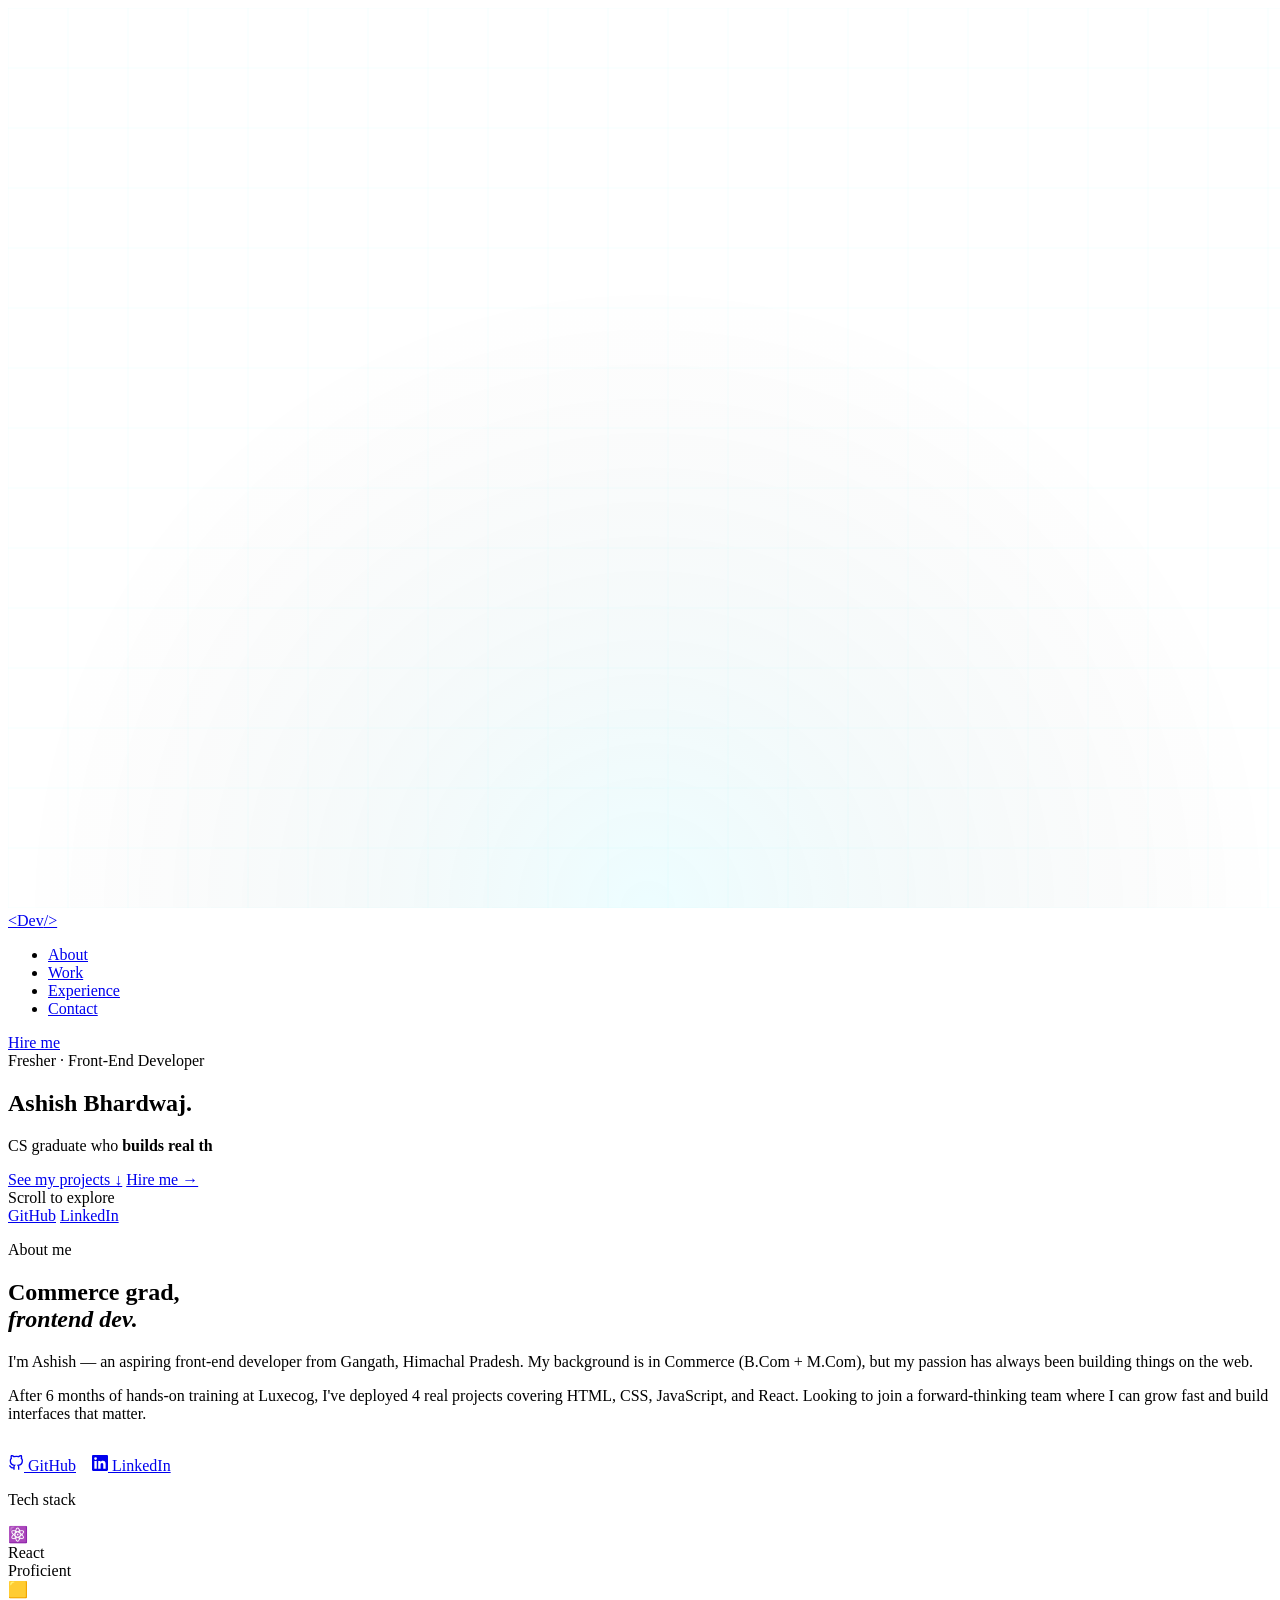
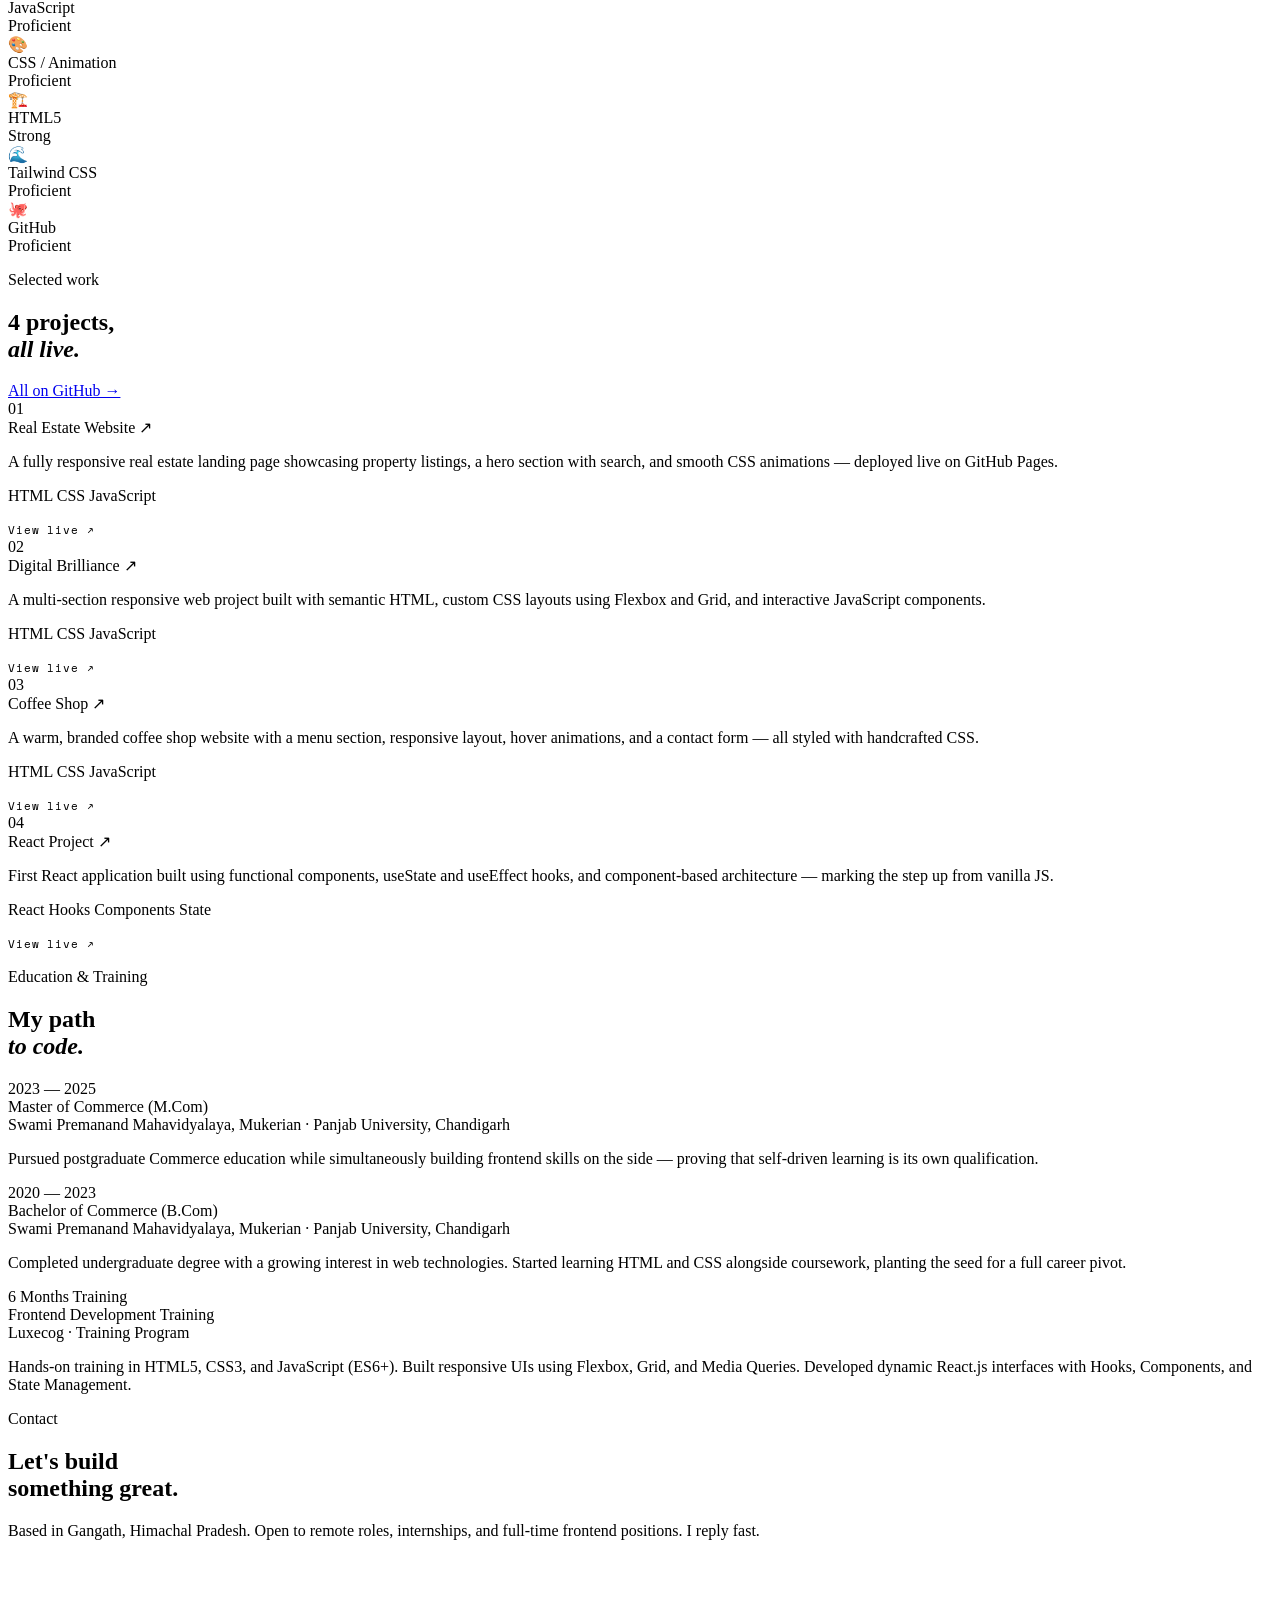
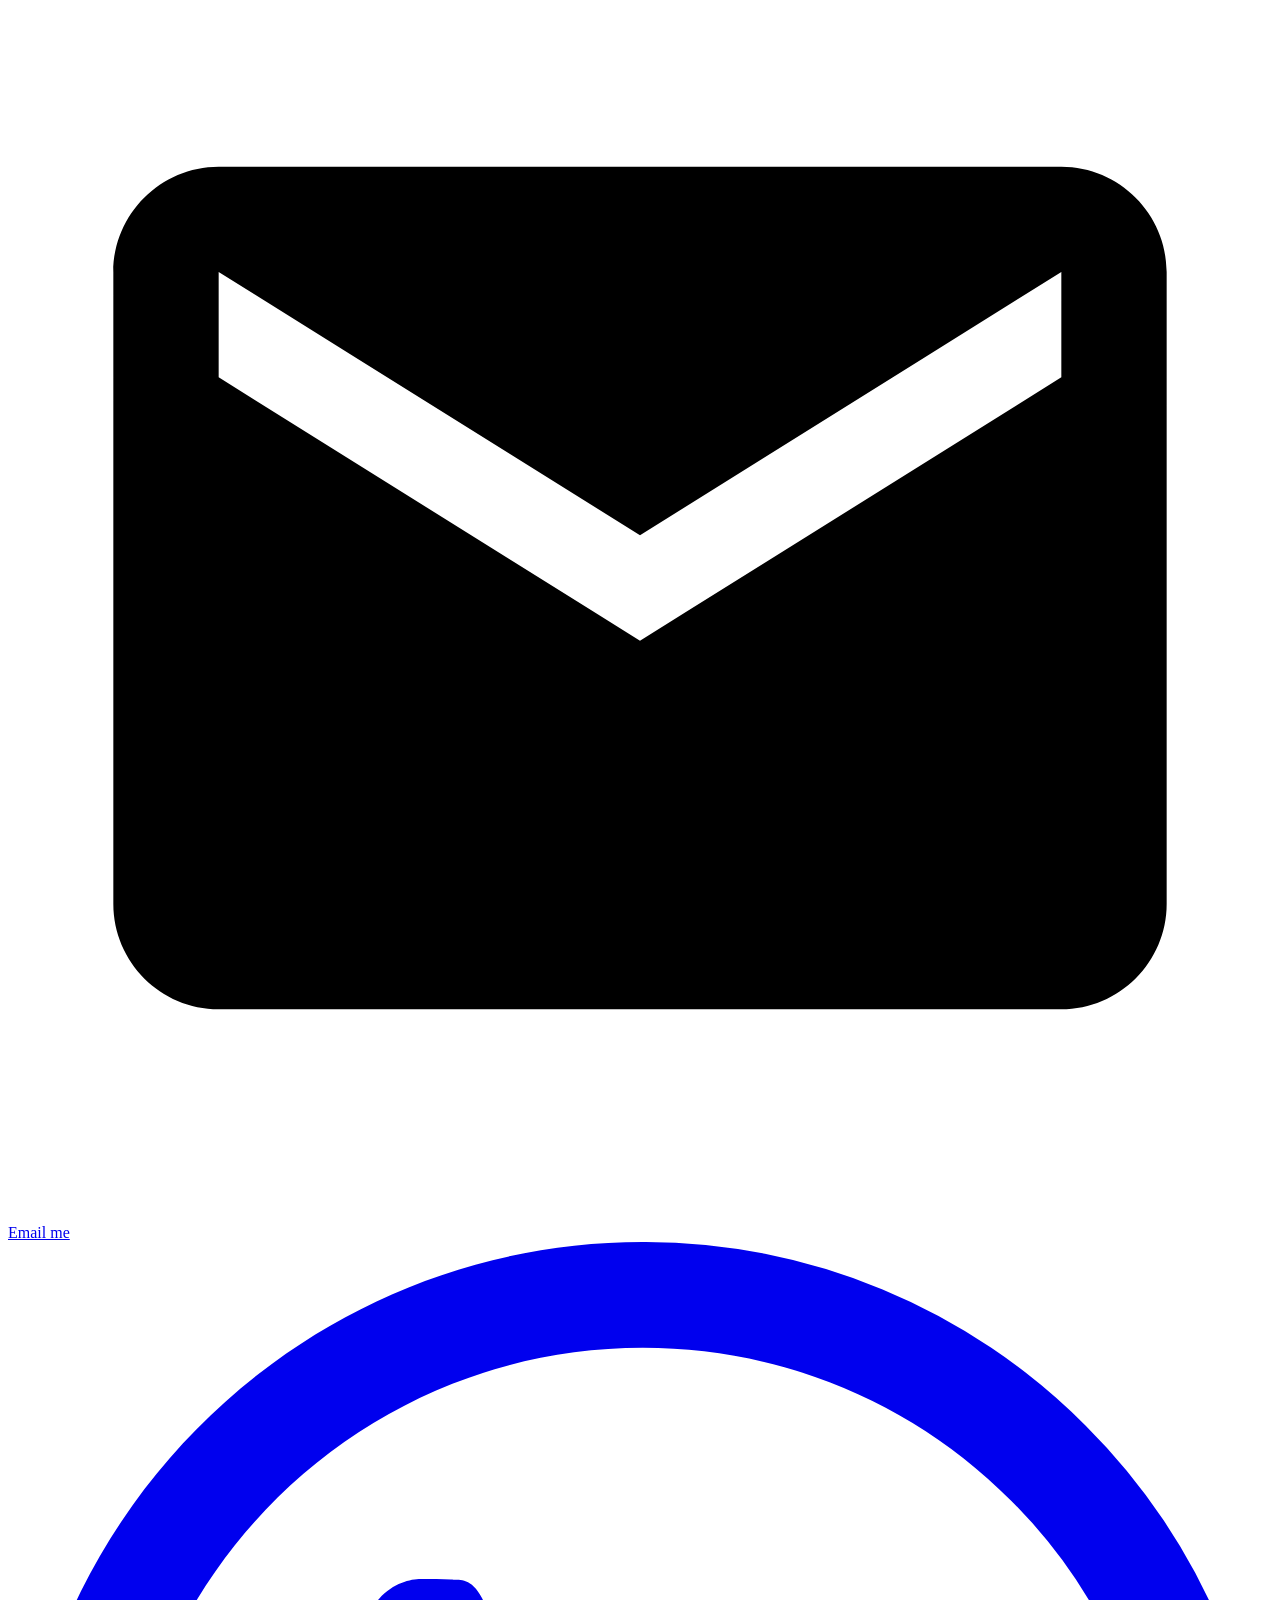
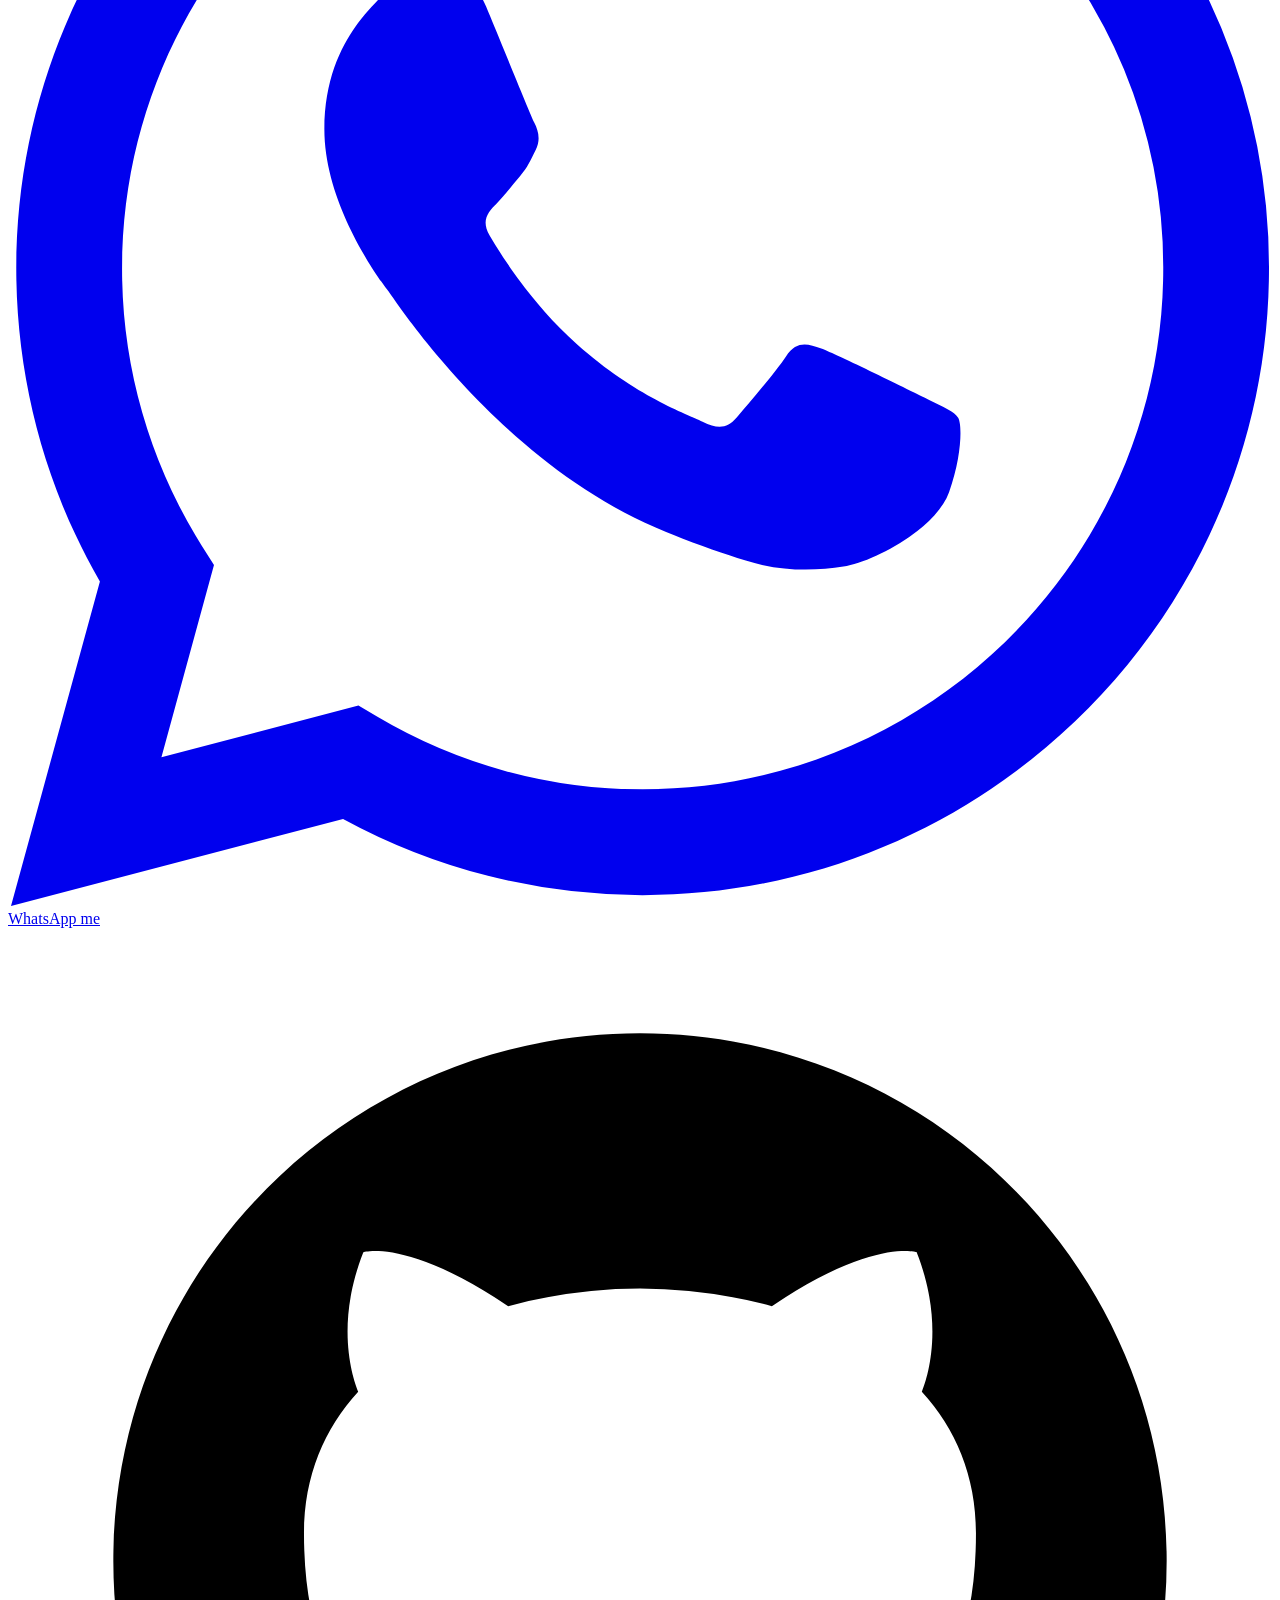
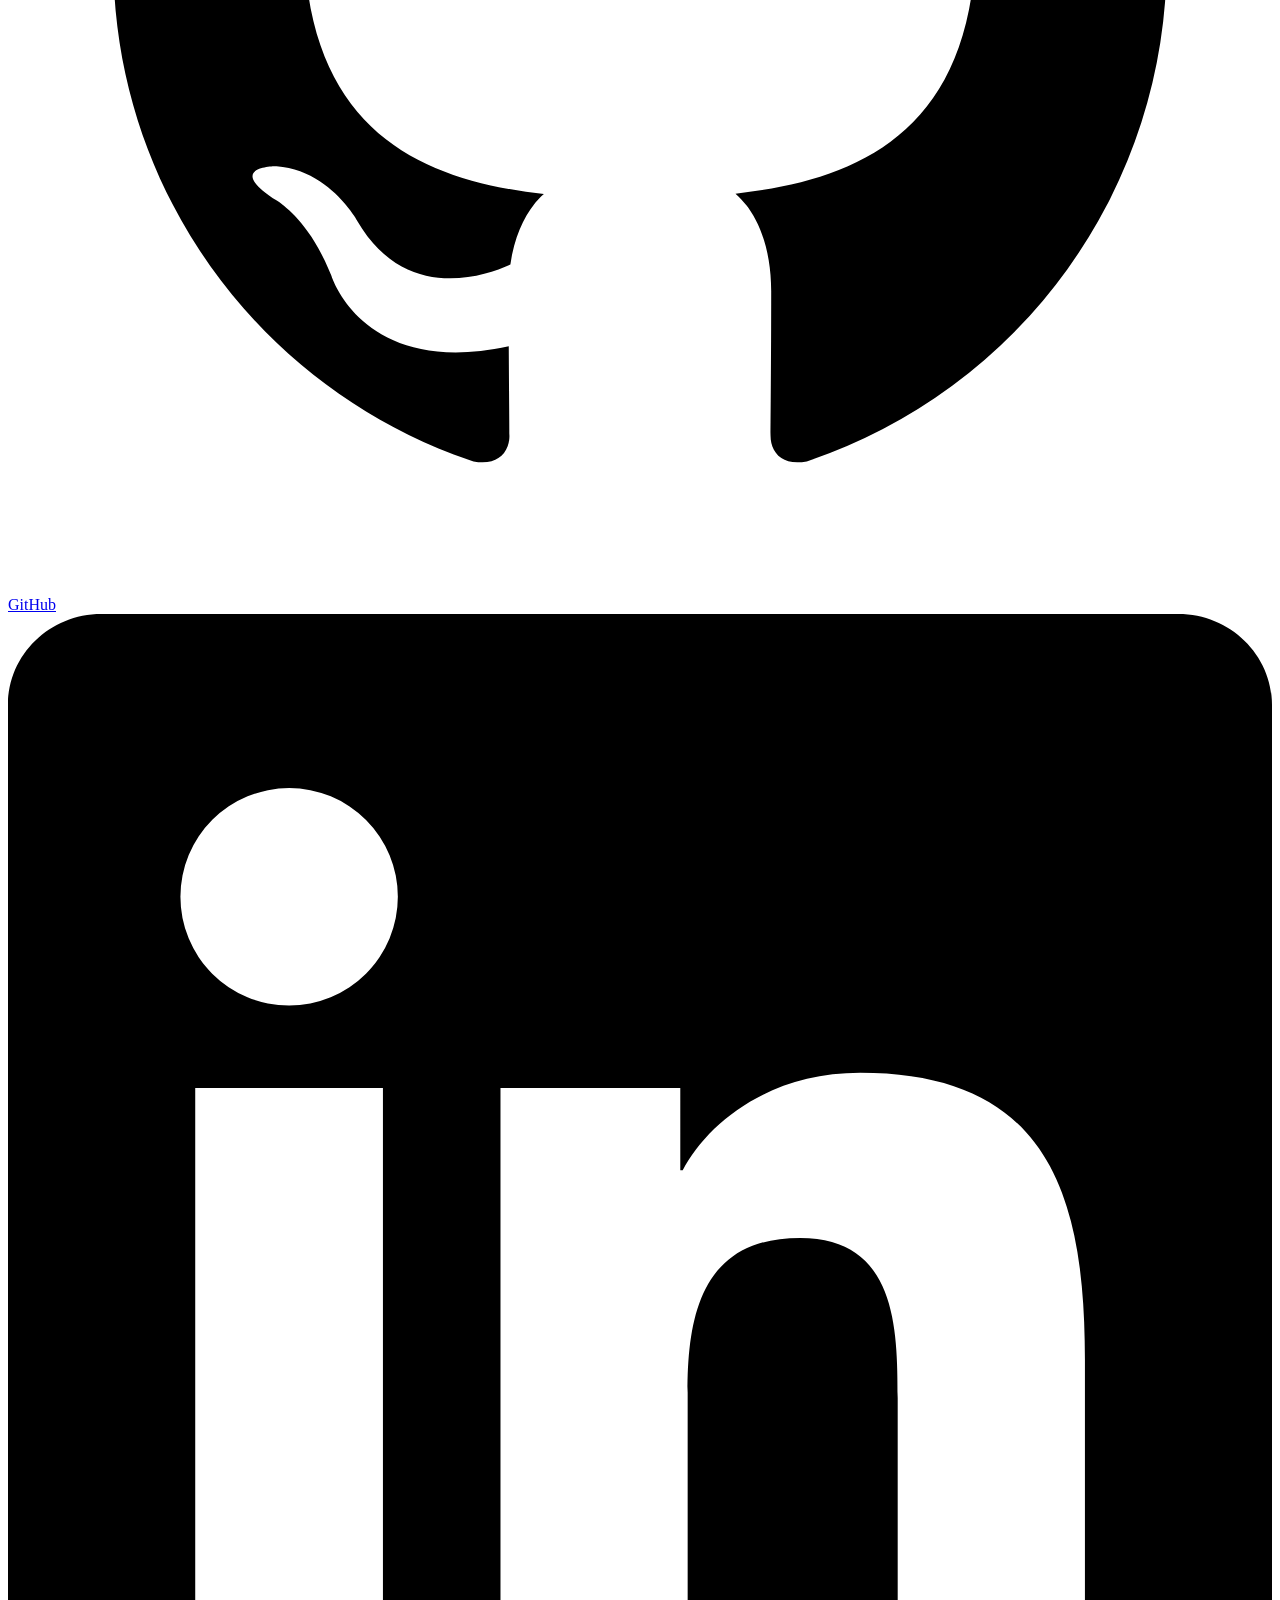
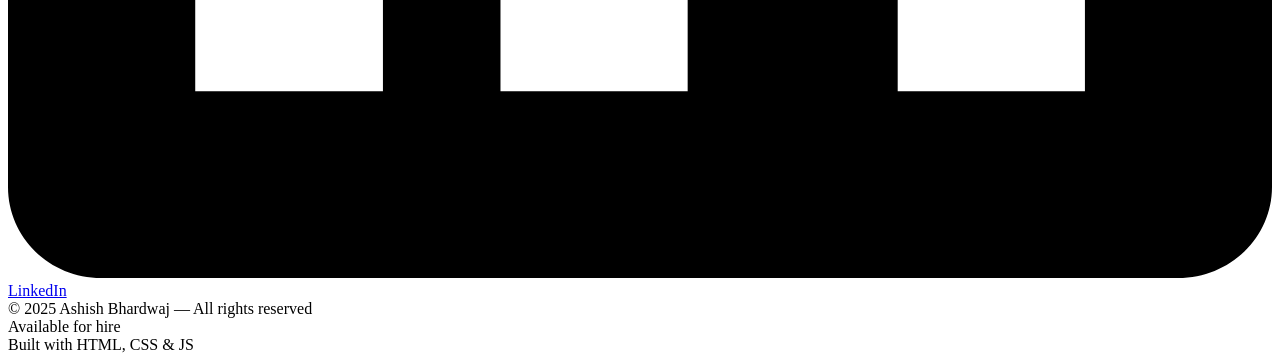
==== index.html @ a164a6de "add files" ====
<!DOCTYPE html>
<html lang="en">
<head>
<meta charset="UTF-8">
<meta name="viewport" content="width=device-width, initial-scale=1.0">
<title>Dev Portfolio — Frontend Engineer</title>
<link href="https://fonts.googleapis.com/css2?family=Space+Grotesk:wght@300;400;500;600;700&family=Space+Mono:wght@400;700&display=swap" rel="stylesheet">
<link rel="stylesheet" href="style.css">
</head>
<body>

<div id="cursor"></div>
<div id="cursor-ring"></div>
<canvas id="grid-canvas"></canvas>

<nav>
  <a href="#" class="nav-logo">&lt;<span>Dev</span>/&gt;</a>
  <ul class="nav-links">
    <li><a href="#about">About</a></li>
    <li><a href="#projects">Work</a></li>
    <li><a href="#experience">Experience</a></li>
    <li><a href="#contact">Contact</a></li>
  </ul>
  <a href="mailto:ashishbhardwaj14022002@gmail.com" class="nav-btn">Hire me</a>
</nav>

<section class="hero" id="home">
  <div class="hero-eyebrow">Fresher · Front-End Developer</div>
  <h1 class="hero-name">
    <span class="line1">Ashish</span>
    <span class="line2">Bhardwaj.</span>
  </h1>
  <p class="hero-tagline">
    CS graduate who <strong>builds real things</strong> — 5 projects shipped using React, JavaScript & modern CSS. Ready to bring fresh energy to a great team.
  </p>
  <div class="hero-cta">
    <a href="#projects" class="btn-primary">See my projects ↓</a>
    <a href="#contact" class="btn-ghost">Hire me →</a>
  </div>

  <div class="scroll-indicator">
    <span class="scroll-line"></span>
    Scroll to explore
  </div>

  <div class="hero-socials">
    <a href="https://github.com/ashishb1224" target="_blank" rel="noopener" class="social-link">GitHub</a>
    <a href="https://linkedin.com/in/ashishbhardwaj" target="_blank" rel="noopener" class="social-link">LinkedIn</a>
  </div>
</section>

<section class="about" id="about">
  <div class="reveal">
    <p class="section-label">About me</p>
    <h2 class="section-title">Commerce grad,<br><em>frontend dev.</em></h2>
    <p class="about-text">
      I'm Ashish — an aspiring front-end developer from Gangath, Himachal Pradesh. My background is in Commerce (B.Com + M.Com), but my passion has always been building things on the web.
    </p>
    <p class="about-text">
      After 6 months of hands-on training at Luxecog, I've deployed 4 real projects covering HTML, CSS, JavaScript, and React. Looking to join a forward-thinking team where I can grow fast and build interfaces that matter.
    </p>
    <div style="display:flex; gap:1rem; margin-top:2rem; flex-wrap:wrap;">
      <a href="https://github.com/ashishb1224" target="_blank" rel="noopener" class="btn-ghost">
        <svg width="16" height="16" viewBox="0 0 24 24" fill="none" stroke="currentColor" stroke-width="2"><path d="M9 19c-5 1.5-5-2.5-7-3m14 6v-3.87a3.37 3.37 0 0 0-.94-2.61c3.14-.35 6.44-1.54 6.44-7A5.44 5.44 0 0 0 20 4.77 5.07 5.07 0 0 0 19.91 1S18.73.65 16 2.48a13.38 13.38 0 0 0-7 0C6.27.65 5.09 1 5.09 1A5.07 5.07 0 0 0 5 4.77a5.44 5.44 0 0 0-1.5 3.78c0 5.42 3.3 6.61 6.44 7A3.37 3.37 0 0 0 9 18.13V22"/></svg>
        GitHub
      </a>
      <a href="https://linkedin.com/in/ashishbhardwaj" target="_blank" rel="noopener" class="btn-ghost">
        <svg width="16" height="16" viewBox="0 0 24 24" fill="currentColor"><path d="M20.447 20.452h-3.554v-5.569c0-1.328-.027-3.037-1.852-3.037-1.853 0-2.136 1.445-2.136 2.939v5.667H9.351V9h3.414v1.561h.046c.477-.9 1.637-1.85 3.37-1.85 3.601 0 4.267 2.37 4.267 5.455v6.286zM5.337 7.433a2.062 2.062 0 0 1-2.063-2.065 2.064 2.064 0 1 1 2.063 2.065zm1.782 13.019H3.555V9h3.564v11.452zM22.225 0H1.771C.792 0 0 .774 0 1.729v20.542C0 23.227.792 24 1.771 24h20.451C23.2 24 24 23.227 24 22.271V1.729C24 .774 23.2 0 22.222 0h.003z"/></svg>
        LinkedIn
      </a>
    </div>
  </div>
  <div class="reveal">
    <p class="section-label">Tech stack</p>
    <div class="skills-grid">
      <div class="skill-card">
        <div class="skill-icon">⚛️</div>
        <div class="skill-name">React</div>
        <div class="skill-level"><div class="skill-level-fill" style="width:75%"></div></div>
        <div class="skill-pct">Proficient</div>
      </div>
      <div class="skill-card">
        <div class="skill-icon">🟨</div>
        <div class="skill-name">JavaScript</div>
        <div class="skill-level"><div class="skill-level-fill" style="width:80%"></div></div>
        <div class="skill-pct">Proficient</div>
      </div>
      <div class="skill-card">
        <div class="skill-icon">🎨</div>
        <div class="skill-name">CSS / Animation</div>
        <div class="skill-level"><div class="skill-level-fill" style="width:78%"></div></div>
        <div class="skill-pct">Proficient</div>
      </div>
      <div class="skill-card">
        <div class="skill-icon">🏗️</div>
        <div class="skill-name">HTML5</div>
        <div class="skill-level"><div class="skill-level-fill" style="width:88%"></div></div>
        <div class="skill-pct">Strong</div>
      </div>
      <div class="skill-card">
        <div class="skill-icon">🌊</div>
        <div class="skill-name">Tailwind CSS</div>
        <div class="skill-level"><div class="skill-level-fill" style="width:72%"></div></div>
        <div class="skill-pct">Proficient</div>
      </div>
      <div class="skill-card">
        <div class="skill-icon">🐙</div>
        <div class="skill-name">GitHub</div>
        <div class="skill-level"><div class="skill-level-fill" style="width:70%"></div></div>
        <div class="skill-pct">Proficient</div>
      </div>

    </div>
  </div>
</section>

<section class="projects" id="projects">
  <div class="projects-header reveal">
    <div>
      <p class="section-label">Selected work</p>
      <h2 class="section-title">4 projects,<br><em>all live.</em></h2>
    </div>
    <a href="https://github.com/ashishb1224" target="_blank" rel="noopener" class="btn-ghost">All on GitHub →</a>
  </div>
  <div class="projects-grid" style="grid-template-columns: repeat(2, 1fr);">
    <div class="project-card reveal">
      <div class="project-num">01</div>
      <div class="project-title">
        <span>Real Estate Website</span>
        <span class="project-arrow">↗</span>
      </div>
      <p class="project-desc">A fully responsive real estate landing page showcasing property listings, a hero section with search, and smooth CSS animations — deployed live on GitHub Pages.</p>
      <div class="project-tags">
        <span class="tag">HTML</span>
        <span class="tag">CSS</span>
        <span class="tag">JavaScript</span>
      </div>
      <a href="https://ashishb1224.github.io/Realestate/" target="_blank" rel="noopener" style="display:inline-flex;align-items:center;gap:0.4rem;margin-top:1rem;font-family:'Space Mono',monospace;font-size:0.7rem;color:var(--cyan);text-decoration:none;letter-spacing:0.08em;">View live ↗</a>
    </div>
    <div class="project-card reveal">
      <div class="project-num">02</div>
      <div class="project-title">
        <span>Digital Brilliance</span>
        <span class="project-arrow">↗</span>
      </div>
      <p class="project-desc">A multi-section responsive web project built with semantic HTML, custom CSS layouts using Flexbox and Grid, and interactive JavaScript components.</p>
      <div class="project-tags">
        <span class="tag">HTML</span>
        <span class="tag">CSS</span>
        <span class="tag">JavaScript</span>
      </div>
      <a href="https://ashishb1224.github.io/NewProject/" target="_blank" rel="noopener" style="display:inline-flex;align-items:center;gap:0.4rem;margin-top:1rem;font-family:'Space Mono',monospace;font-size:0.7rem;color:var(--cyan);text-decoration:none;letter-spacing:0.08em;">View live ↗</a>
    </div>
    <div class="project-card reveal">
      <div class="project-num">03</div>
      <div class="project-title">
        <span>Coffee Shop</span>
        <span class="project-arrow">↗</span>
      </div>
      <p class="project-desc">A warm, branded coffee shop website with a menu section, responsive layout, hover animations, and a contact form — all styled with handcrafted CSS.</p>
      <div class="project-tags">
        <span class="tag">HTML</span>
        <span class="tag">CSS</span>
        <span class="tag">JavaScript</span>
      </div>
      <a href="https://ashishb1224.github.io/Coffeeshop/" target="_blank" rel="noopener" style="display:inline-flex;align-items:center;gap:0.4rem;margin-top:1rem;font-family:'Space Mono',monospace;font-size:0.7rem;color:var(--cyan);text-decoration:none;letter-spacing:0.08em;">View live ↗</a>
    </div>
    <div class="project-card reveal">
      <div class="project-num">04</div>
      <div class="project-title">
        <span>React Project</span>
        <span class="project-arrow">↗</span>
      </div>
      <p class="project-desc">First React application built using functional components, useState and useEffect hooks, and component-based architecture — marking the step up from vanilla JS.</p>
      <div class="project-tags">
        <span class="tag">React</span>
        <span class="tag">Hooks</span>
        <span class="tag">Components</span>
        <span class="tag">State</span>
      </div>
      <a href="https://ashishb1224.github.io/ReactProject1/" target="_blank" rel="noopener" style="display:inline-flex;align-items:center;gap:0.4rem;margin-top:1rem;font-family:'Space Mono',monospace;font-size:0.7rem;color:var(--cyan);text-decoration:none;letter-spacing:0.08em;">View live ↗</a>
    </div>
  </div>
</section>

<section class="experience" id="experience">
  <div class="reveal">
    <p class="section-label">Education & Training</p>
    <h2 class="section-title">My path<br><em>to code.</em></h2>
  </div>
  <div class="timeline">
    <div class="timeline-item reveal">
      <div class="timeline-date">2023 — 2025</div>
      <div class="timeline-role">Master of Commerce (M.Com)</div>
      <div class="timeline-company">Swami Premanand Mahavidyalaya, Mukerian · Panjab University, Chandigarh</div>
      <p class="timeline-desc">Pursued postgraduate Commerce education while simultaneously building frontend skills on the side — proving that self-driven learning is its own qualification.</p>
    </div>
    <div class="timeline-item reveal">
      <div class="timeline-date">2020 — 2023</div>
      <div class="timeline-role">Bachelor of Commerce (B.Com)</div>
      <div class="timeline-company">Swami Premanand Mahavidyalaya, Mukerian · Panjab University, Chandigarh</div>
      <p class="timeline-desc">Completed undergraduate degree with a growing interest in web technologies. Started learning HTML and CSS alongside coursework, planting the seed for a full career pivot.</p>
    </div>
    <div class="timeline-item reveal">
      <div class="timeline-date">6 Months Training</div>
      <div class="timeline-role">Frontend Development Training</div>
      <div class="timeline-company">Luxecog · Training Program</div>
      <p class="timeline-desc">Hands-on training in HTML5, CSS3, and JavaScript (ES6+). Built responsive UIs using Flexbox, Grid, and Media Queries. Developed dynamic React.js interfaces with Hooks, Components, and State Management.</p>
    </div>
  </div>
</section>

<section class="contact" id="contact">
  <p class="section-label reveal" style="justify-content:center">Contact</p>
  <h2 class="contact-heading reveal">Let's build<br>something <span>great.</span></h2>
  <p class="contact-sub reveal">Based in Gangath, Himachal Pradesh. Open to remote roles, internships, and full-time frontend positions. I reply fast.</p>
  <div class="contact-links reveal">
    <a href="mailto:ashishbhardwaj14022002@gmail.com" class="contact-link">
      <svg viewBox="0 0 24 24"><path d="M20 4H4c-1.1 0-2 .9-2 2v12c0 1.1.9 2 2 2h16c1.1 0 2-.9 2-2V6c0-1.1-.9-2-2-2zm0 4l-8 5-8-5V6l8 5 8-5v2z"/></svg>
      Email me
    </a>
    <a href="https://wa.me/917018519829" target="_blank" rel="noopener" class="contact-link">
      <svg viewBox="0 0 24 24" fill="currentColor"><path d="M17.472 14.382c-.297-.149-1.758-.867-2.03-.967-.273-.099-.471-.148-.67.15-.197.297-.767.966-.94 1.164-.173.199-.347.223-.644.075-.297-.15-1.255-.463-2.39-1.475-.883-.788-1.48-1.761-1.653-2.059-.173-.297-.018-.458.13-.606.134-.133.298-.347.446-.52.149-.174.198-.298.298-.497.099-.198.05-.371-.025-.52-.075-.149-.669-1.612-.916-2.207-.242-.579-.487-.5-.669-.51-.173-.008-.371-.01-.57-.01-.198 0-.52.074-.792.372-.272.297-1.04 1.016-1.04 2.479 0 1.462 1.065 2.875 1.213 3.074.149.198 2.096 3.2 5.077 4.487.709.306 1.262.489 1.694.625.712.227 1.36.195 1.871.118.571-.085 1.758-.719 2.006-1.413.248-.694.248-1.289.173-1.413-.074-.124-.272-.198-.57-.347m-5.421 7.403h-.004a9.87 9.87 0 0 1-5.031-1.378l-.361-.214-3.741.982.998-3.648-.235-.374a9.86 9.86 0 0 1-1.51-5.26c.001-5.45 4.436-9.884 9.888-9.884 2.64 0 5.122 1.03 6.988 2.898a9.825 9.825 0 0 1 2.893 6.994c-.003 5.45-4.437 9.884-9.885 9.884m8.413-18.297A11.815 11.815 0 0 0 12.05 0C5.495 0 .16 5.335.157 11.892c0 2.096.547 4.142 1.588 5.945L.057 24l6.305-1.654a11.882 11.882 0 0 0 5.683 1.448h.005c6.554 0 11.89-5.335 11.893-11.893a11.821 11.821 0 0 0-3.48-8.413z"/></svg>
      WhatsApp me
    </a>
    <a href="https://github.com/ashishb1224" target="_blank" rel="noopener" class="contact-link">
      <svg viewBox="0 0 24 24"><path d="M12 2C6.477 2 2 6.484 2 12.017c0 4.425 2.865 8.18 6.839 9.504.5.092.682-.217.682-.483 0-.237-.008-.868-.013-1.703-2.782.605-3.369-1.343-3.369-1.343-.454-1.158-1.11-1.466-1.11-1.466-.908-.62.069-.608.069-.608 1.003.07 1.531 1.032 1.531 1.032.892 1.53 2.341 1.088 2.91.832.092-.647.35-1.088.636-1.338-2.22-.253-4.555-1.113-4.555-4.951 0-1.093.39-1.988 1.029-2.688-.103-.253-.446-1.272.098-2.65 0 0 .84-.27 2.75 1.026A9.564 9.564 0 0 1 12 6.844a9.59 9.59 0 0 1 2.504.337c1.909-1.296 2.747-1.027 2.747-1.027.546 1.379.202 2.398.1 2.651.64.7 1.028 1.595 1.028 2.688 0 3.848-2.339 4.695-4.566 4.943.359.309.678.92.678 1.855 0 1.338-.012 2.419-.012 2.747 0 .268.18.58.688.482A10.019 10.019 0 0 0 22 12.017C22 6.484 17.522 2 12 2z"/></svg>
      GitHub
    </a>
    <a href="https://linkedin.com/in/ashishbhardwaj" target="_blank" rel="noopener" class="contact-link">
      <svg viewBox="0 0 24 24"><path d="M20.447 20.452h-3.554v-5.569c0-1.328-.027-3.037-1.852-3.037-1.853 0-2.136 1.445-2.136 2.939v5.667H9.351V9h3.414v1.561h.046c.477-.9 1.637-1.85 3.37-1.85 3.601 0 4.267 2.37 4.267 5.455v6.286zM5.337 7.433a2.062 2.062 0 0 1-2.063-2.065 2.064 2.064 0 1 1 2.063 2.065zm1.782 13.019H3.555V9h3.564v11.452zM22.225 0H1.771C.792 0 0 .774 0 1.729v20.542C0 23.227.792 24 1.771 24h20.451C23.2 24 24 23.227 24 22.271V1.729C24 .774 23.2 0 22.222 0h.003z"/></svg>
      LinkedIn
    </a>
  </div>
</section>

<footer>
  <span>© 2025 Ashish Bhardwaj — All rights reserved</span>
  <div class="footer-status">Available for hire</div>
  <span>Built with HTML, CSS & JS</span>
</footer>
</body>
<script src="script.js"></script> 
</html>
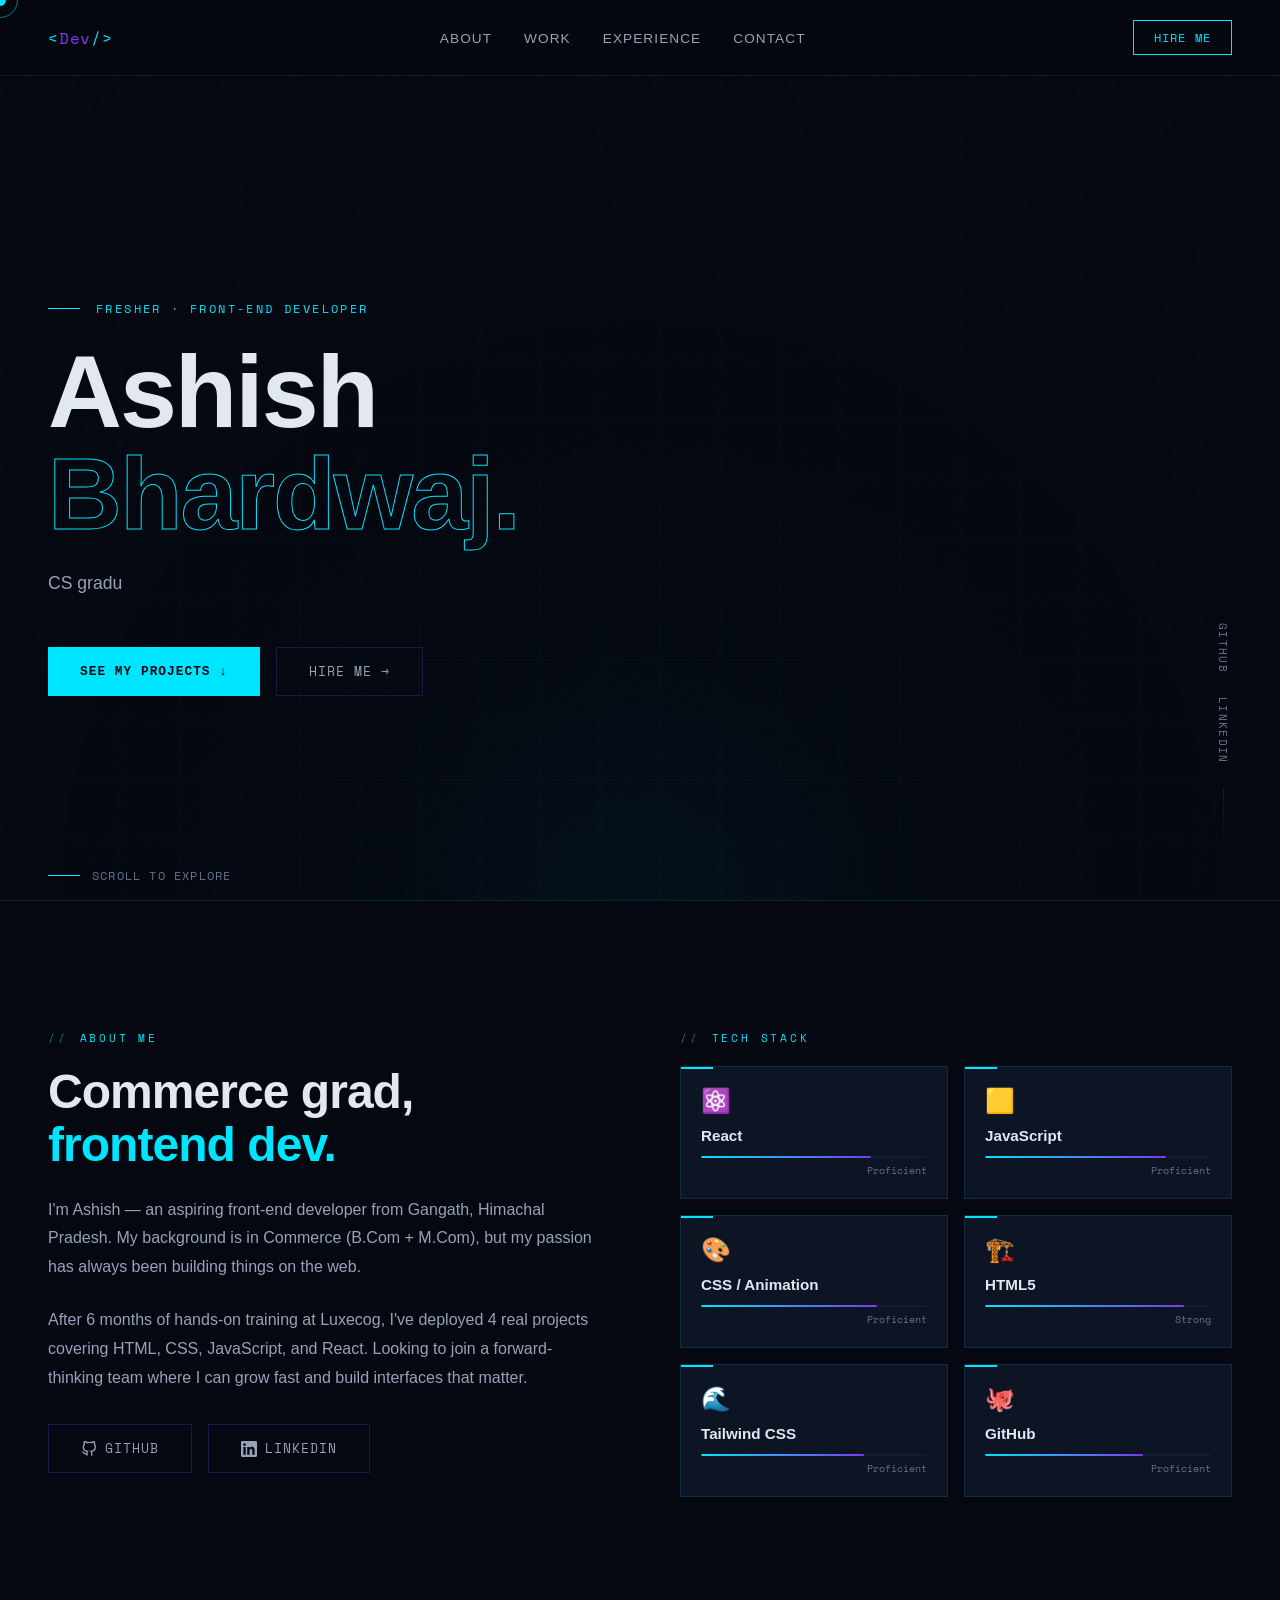
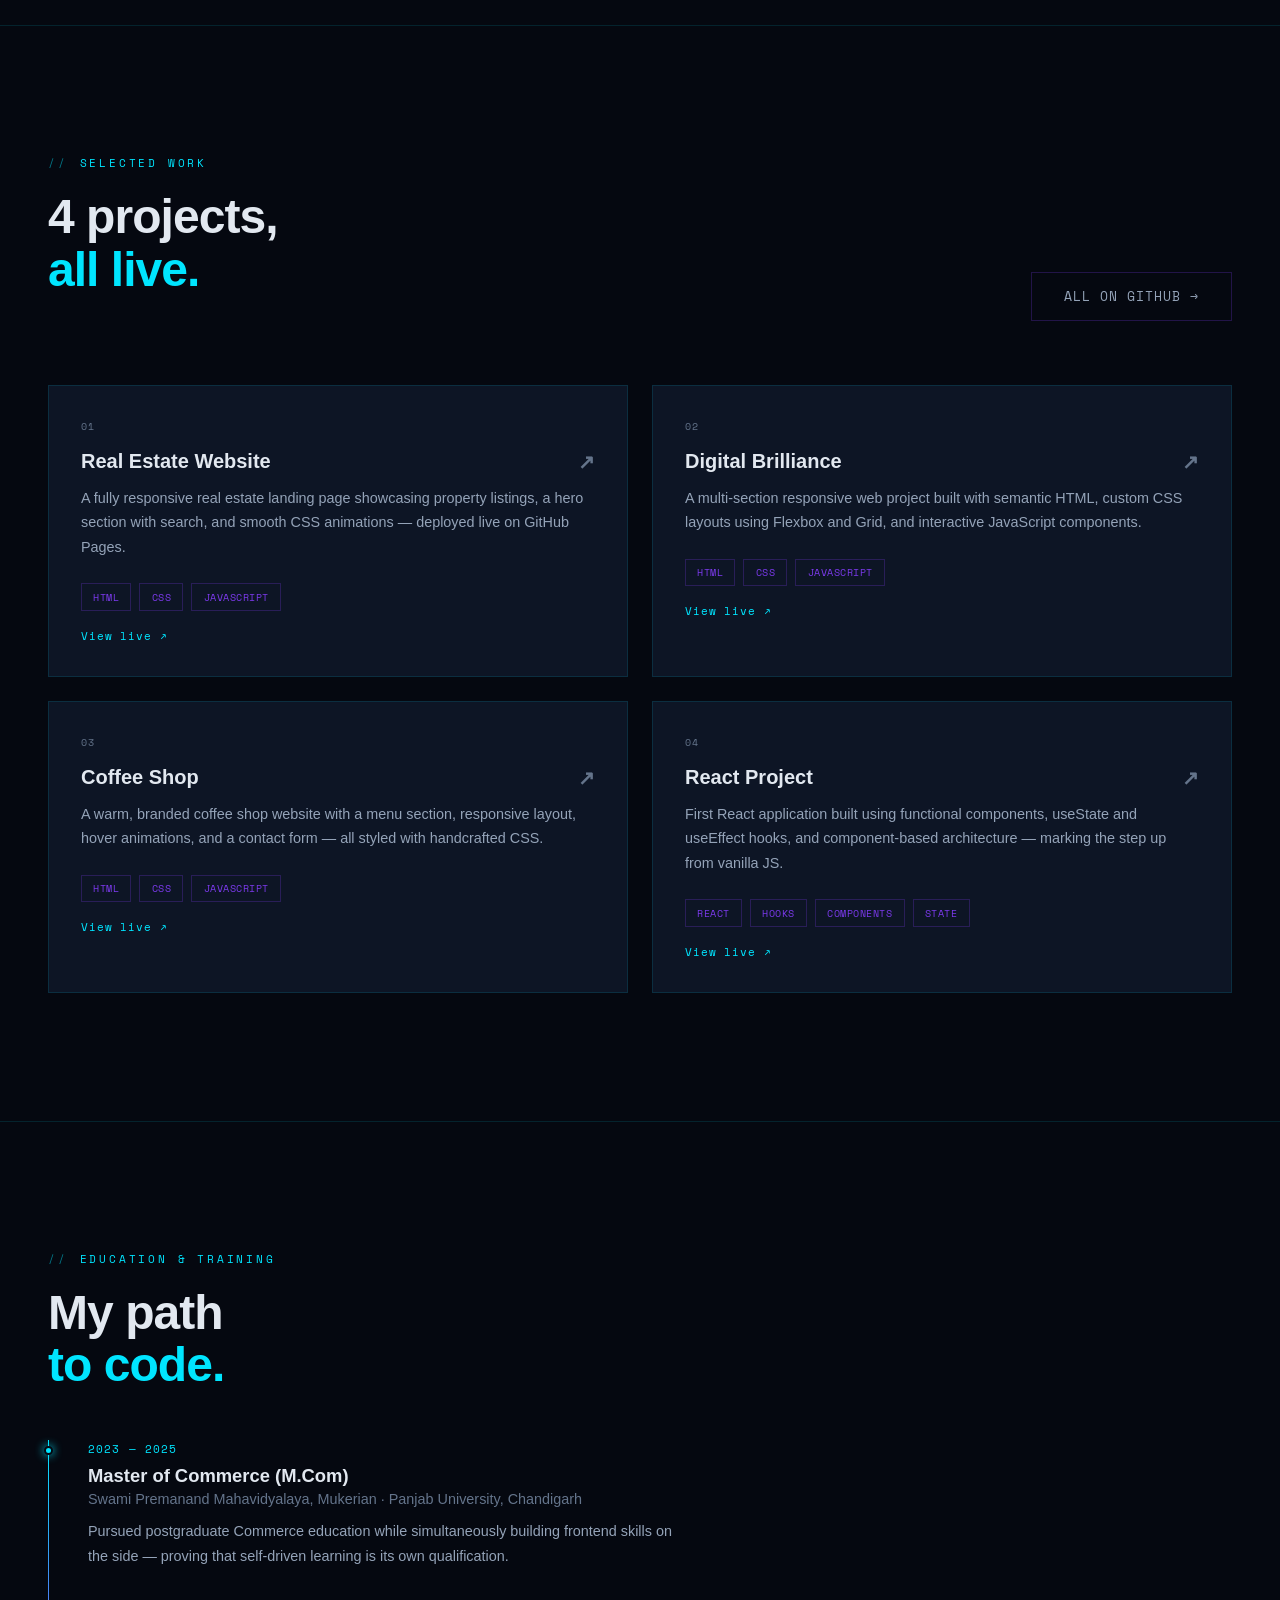
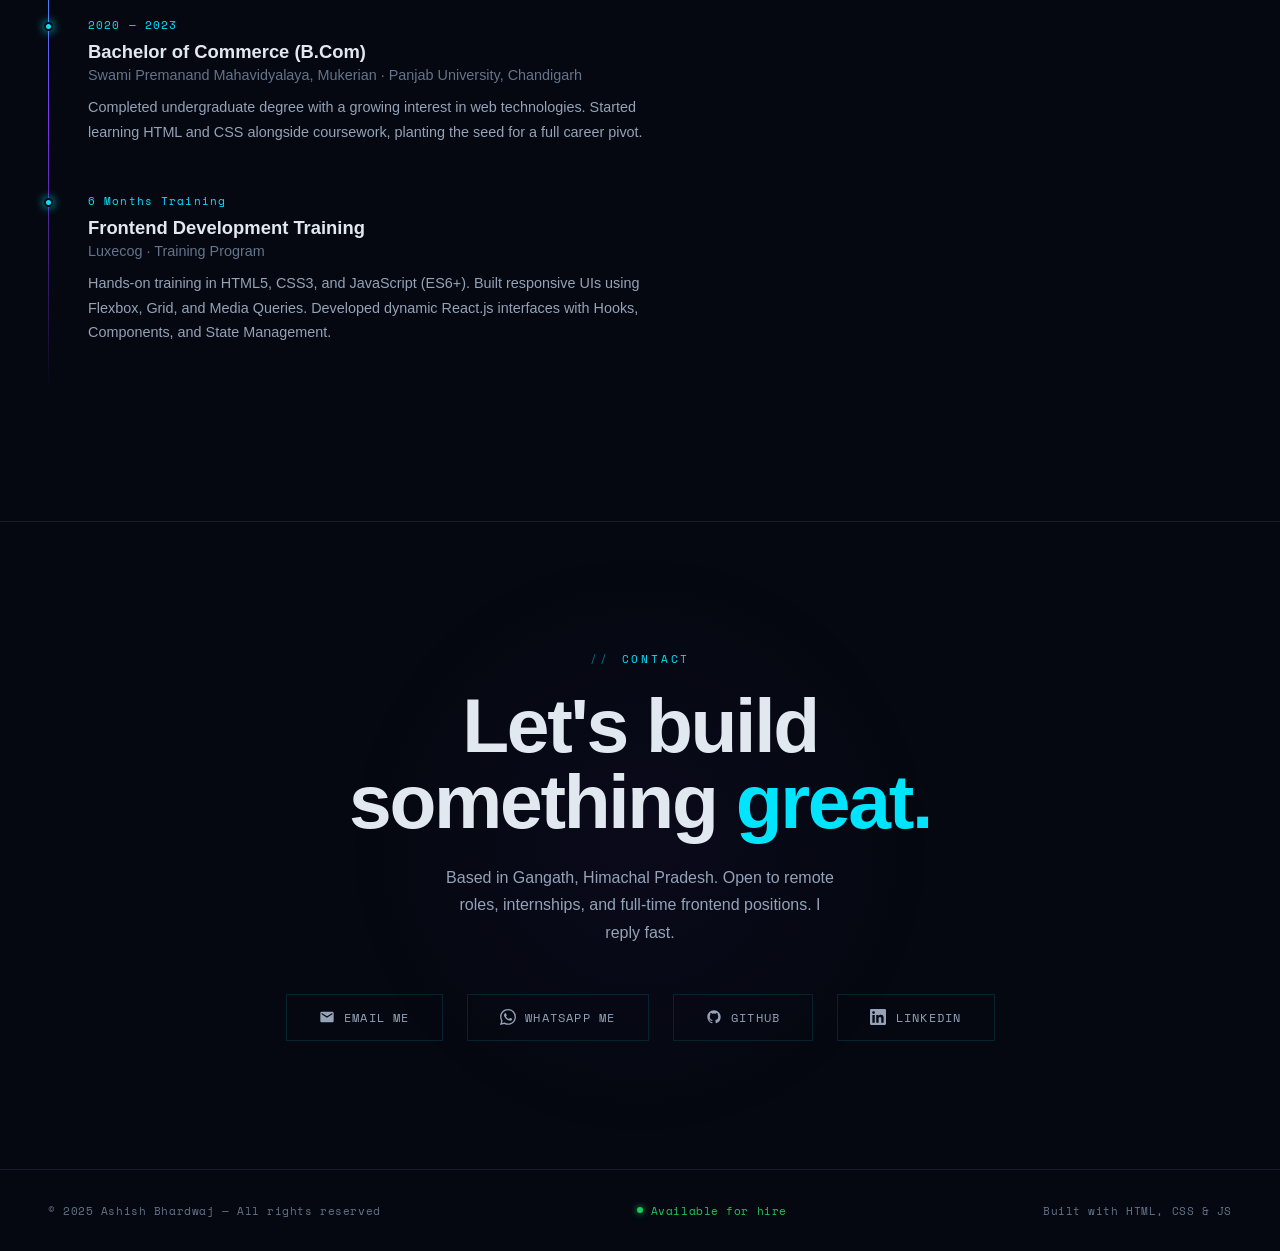
==== commit 1bcd5eff: "edit css styling and change link" ====
--- a/index.html
+++ b/index.html
@@ -45,7 +45,7 @@
 
   <div class="hero-socials">
     <a href="https://github.com/ashishb1224" target="_blank" rel="noopener" class="social-link">GitHub</a>
-    <a href="https://linkedin.com/in/ashishbhardwaj" target="_blank" rel="noopener" class="social-link">LinkedIn</a>
+    <a href="https://www.linkedin.com/in/ashish-bhardwaj241209" target="_blank" rel="noopener" class="social-link">LinkedIn</a>
   </div>
 </section>
 
@@ -64,7 +64,7 @@
         <svg width="16" height="16" viewBox="0 0 24 24" fill="none" stroke="currentColor" stroke-width="2"><path d="M9 19c-5 1.5-5-2.5-7-3m14 6v-3.87a3.37 3.37 0 0 0-.94-2.61c3.14-.35 6.44-1.54 6.44-7A5.44 5.44 0 0 0 20 4.77 5.07 5.07 0 0 0 19.91 1S18.73.65 16 2.48a13.38 13.38 0 0 0-7 0C6.27.65 5.09 1 5.09 1A5.07 5.07 0 0 0 5 4.77a5.44 5.44 0 0 0-1.5 3.78c0 5.42 3.3 6.61 6.44 7A3.37 3.37 0 0 0 9 18.13V22"/></svg>
         GitHub
       </a>
-      <a href="https://linkedin.com/in/ashishbhardwaj" target="_blank" rel="noopener" class="btn-ghost">
+      <a href="https://www.linkedin.com/in/ashish-bhardwaj241209" target="_blank" rel="noopener" class="btn-ghost">
         <svg width="16" height="16" viewBox="0 0 24 24" fill="currentColor"><path d="M20.447 20.452h-3.554v-5.569c0-1.328-.027-3.037-1.852-3.037-1.853 0-2.136 1.445-2.136 2.939v5.667H9.351V9h3.414v1.561h.046c.477-.9 1.637-1.85 3.37-1.85 3.601 0 4.267 2.37 4.267 5.455v6.286zM5.337 7.433a2.062 2.062 0 0 1-2.063-2.065 2.064 2.064 0 1 1 2.063 2.065zm1.782 13.019H3.555V9h3.564v11.452zM22.225 0H1.771C.792 0 0 .774 0 1.729v20.542C0 23.227.792 24 1.771 24h20.451C23.2 24 24 23.227 24 22.271V1.729C24 .774 23.2 0 22.222 0h.003z"/></svg>
         LinkedIn
       </a>
@@ -215,7 +215,7 @@
   <h2 class="contact-heading reveal">Let's build<br>something <span>great.</span></h2>
   <p class="contact-sub reveal">Based in Gangath, Himachal Pradesh. Open to remote roles, internships, and full-time frontend positions. I reply fast.</p>
   <div class="contact-links reveal">
-    <a href="mailto:ashishbhardwaj14022002@gmail.com" class="contact-link">
+    <a href="mailto:ashishbhardwaj14022002@gmail.com?subject=Regarding%20Frontend%20Developer%20Position" class="contact-link">
       <svg viewBox="0 0 24 24"><path d="M20 4H4c-1.1 0-2 .9-2 2v12c0 1.1.9 2 2 2h16c1.1 0 2-.9 2-2V6c0-1.1-.9-2-2-2zm0 4l-8 5-8-5V6l8 5 8-5v2z"/></svg>
       Email me
     </a>
@@ -227,7 +227,7 @@
       <svg viewBox="0 0 24 24"><path d="M12 2C6.477 2 2 6.484 2 12.017c0 4.425 2.865 8.18 6.839 9.504.5.092.682-.217.682-.483 0-.237-.008-.868-.013-1.703-2.782.605-3.369-1.343-3.369-1.343-.454-1.158-1.11-1.466-1.11-1.466-.908-.62.069-.608.069-.608 1.003.07 1.531 1.032 1.531 1.032.892 1.53 2.341 1.088 2.91.832.092-.647.35-1.088.636-1.338-2.22-.253-4.555-1.113-4.555-4.951 0-1.093.39-1.988 1.029-2.688-.103-.253-.446-1.272.098-2.65 0 0 .84-.27 2.75 1.026A9.564 9.564 0 0 1 12 6.844a9.59 9.59 0 0 1 2.504.337c1.909-1.296 2.747-1.027 2.747-1.027.546 1.379.202 2.398.1 2.651.64.7 1.028 1.595 1.028 2.688 0 3.848-2.339 4.695-4.566 4.943.359.309.678.92.678 1.855 0 1.338-.012 2.419-.012 2.747 0 .268.18.58.688.482A10.019 10.019 0 0 0 22 12.017C22 6.484 17.522 2 12 2z"/></svg>
       GitHub
     </a>
-    <a href="https://linkedin.com/in/ashishbhardwaj" target="_blank" rel="noopener" class="contact-link">
+    <a href="https://www.linkedin.com/in/ashish-bhardwaj241209" target="_blank" rel="noopener" class="contact-link">
       <svg viewBox="0 0 24 24"><path d="M20.447 20.452h-3.554v-5.569c0-1.328-.027-3.037-1.852-3.037-1.853 0-2.136 1.445-2.136 2.939v5.667H9.351V9h3.414v1.561h.046c.477-.9 1.637-1.85 3.37-1.85 3.601 0 4.267 2.37 4.267 5.455v6.286zM5.337 7.433a2.062 2.062 0 0 1-2.063-2.065 2.064 2.064 0 1 1 2.063 2.065zm1.782 13.019H3.555V9h3.564v11.452zM22.225 0H1.771C.792 0 0 .774 0 1.729v20.542C0 23.227.792 24 1.771 24h20.451C23.2 24 24 23.227 24 22.271V1.729C24 .774 23.2 0 22.222 0h.003z"/></svg>
       LinkedIn
     </a>
--- a/style.css
+++ b/style.css
@@ -0,0 +1,626 @@
+
+*, *::before, *::after { margin: 0; padding: 0; box-sizing: border-box; }
+
+  :root {
+    --bg: #050810;
+    --bg2: #080d1a;
+    --surface: #0d1525;
+    --surface2: #111d30;
+    --cyan: #00e5ff;
+    --cyan-dim: #00a8c0;
+    --violet: #7c3aed;
+    --violet-dim: #5b21b6;
+    --text: #e2e8f0;
+    --text-muted: #64748b;
+    --text-dim: #94a3b8;
+    --border: rgba(0,229,255,0.12);
+    --border-violet: rgba(124,58,237,0.25);
+    --grid-color: rgba(0,229,255,0.04);
+  }
+
+  html { scroll-behavior: smooth; }
+
+  body {
+    font-family: 'Space Grotesk', sans-serif;
+    background: var(--bg);
+    color: var(--text);
+    overflow-x: hidden;
+    cursor: none;
+  }
+
+  /* Custom cursor */
+  #cursor {
+    width: 12px; height: 12px;
+    background: var(--cyan);
+    border-radius: 50%;
+    position: fixed;
+    top: 0; left: 0;
+    pointer-events: none;
+    z-index: 9999;
+    transform: translate(-50%,-50%);
+    transition: transform 0.1s, width 0.3s, height 0.3s, background 0.3s;
+    mix-blend-mode: screen;
+  }
+  #cursor-ring {
+    width: 36px; height: 36px;
+    border: 1px solid rgba(0,229,255,0.5);
+    border-radius: 50%;
+    position: fixed;
+    top: 0; left: 0;
+    pointer-events: none;
+    z-index: 9998;
+    transform: translate(-50%,-50%);
+    transition: transform 0.18s ease-out, width 0.3s, height 0.3s;
+  }
+  body:has(a:hover) #cursor, body:has(button:hover) #cursor { width: 20px; height: 20px; background: var(--violet); }
+  body:has(a:hover) #cursor-ring, body:has(button:hover) #cursor-ring { width: 52px; height: 52px; border-color: rgba(124,58,237,0.5); }
+
+  /* Grid background */
+  #grid-canvas {
+    position: fixed;
+    inset: 0;
+    pointer-events: none;
+    z-index: 0;
+    opacity: 0.6;
+  }
+
+  /* Noise overlay */
+  body::after {
+    content: '';
+    position: fixed;
+    inset: 0;
+    background-image: url("data:image/svg+xml,%3Csvg viewBox='0 0 256 256' xmlns='http://www.w3.org/2000/svg'%3E%3Cfilter id='noise'%3E%3CfeTurbulence type='fractalNoise' baseFrequency='0.9' numOctaves='4' stitchTiles='stitch'/%3E%3C/filter%3E%3Crect width='100%25' height='100%25' filter='url(%23noise)' opacity='0.03'/%3E%3C/svg%3E");
+    pointer-events: none;
+    z-index: 1;
+    opacity: 0.4;
+  }
+
+  /* Nav */
+  nav {
+    position: fixed;
+    top: 0; left: 0; right: 0;
+    z-index: 100;
+    padding: 1.25rem 3rem;
+    display: flex;
+    justify-content: space-between;
+    align-items: center;
+    border-bottom: 1px solid var(--border);
+    background: rgba(5,8,16,0.8);
+    backdrop-filter: blur(12px);
+  }
+  .nav-logo {
+    font-family: 'Space Mono', monospace;
+    font-size: 1rem;
+    color: var(--cyan);
+    letter-spacing: 0.05em;
+    text-decoration: none;
+  }
+  .nav-logo span { color: var(--violet); }
+  .nav-links { display: flex; gap: 2rem; list-style: none; }
+  .nav-links a {
+    color: var(--text-dim);
+    text-decoration: none;
+    font-size: 0.85rem;
+    letter-spacing: 0.08em;
+    text-transform: uppercase;
+    transition: color 0.2s;
+    position: relative;
+  }
+  .nav-links a::after {
+    content: '';
+    position: absolute;
+    bottom: -4px; left: 0;
+    width: 0; height: 1px;
+    background: var(--cyan);
+    transition: width 0.3s;
+  }
+  .nav-links a:hover { color: var(--cyan); }
+  .nav-links a:hover::after { width: 100%; }
+  .nav-btn {
+    font-family: 'Space Mono', monospace;
+    font-size: 0.75rem;
+    padding: 0.5rem 1.25rem;
+    border: 1px solid var(--cyan);
+    background: transparent;
+    color: var(--cyan);
+    cursor: none;
+    letter-spacing: 0.1em;
+    text-transform: uppercase;
+    transition: background 0.2s, color 0.2s;
+    text-decoration: none;
+  }
+  .nav-btn:hover { background: var(--cyan); color: var(--bg); }
+
+  /* Sections */
+  section { position: relative; z-index: 2; }
+
+  /* Hero */
+  .hero {
+    min-height: 100vh;
+    display: flex;
+    flex-direction: column;
+    justify-content: center;
+    padding: 0 3rem;
+    padding-top: 6rem;
+  }
+  .hero-eyebrow {
+    font-family: 'Space Mono', monospace;
+    font-size: 0.75rem;
+    color: var(--cyan);
+    letter-spacing: 0.2em;
+    text-transform: uppercase;
+    margin-bottom: 1.5rem;
+    display: flex;
+    align-items: center;
+    gap: 1rem;
+  }
+  .hero-eyebrow::before {
+    content: '';
+    width: 2rem;
+    height: 1px;
+    background: var(--cyan);
+    display: inline-block;
+  }
+  .hero-name {
+    font-size: clamp(3.5rem, 8vw, 7rem);
+    font-weight: 700;
+    line-height: 1;
+    letter-spacing: -0.02em;
+    margin-bottom: 1.5rem;
+  }
+  .hero-name .line1 { display: block; color: var(--text); }
+  .hero-name .line2 {
+    display: block;
+    -webkit-text-stroke: 1px var(--cyan);
+    color: transparent;
+    position: relative;
+  }
+  .hero-tagline {
+    font-size: 1.1rem;
+    color: var(--text-dim);
+    max-width: 500px;
+    line-height: 1.7;
+    margin-bottom: 3rem;
+  }
+  .hero-tagline strong { color: var(--cyan); font-weight: 500; }
+  .hero-cta { display: flex; gap: 1rem; flex-wrap: wrap; }
+  .btn-primary {
+    display: inline-flex;
+    align-items: center;
+    gap: 0.5rem;
+    padding: 0.875rem 2rem;
+    background: var(--cyan);
+    color: var(--bg);
+    font-family: 'Space Mono', monospace;
+    font-size: 0.8rem;
+    letter-spacing: 0.08em;
+    text-transform: uppercase;
+    text-decoration: none;
+    font-weight: 700;
+    transition: transform 0.2s, box-shadow 0.2s;
+    cursor: none;
+  }
+  .btn-primary:hover { transform: translateY(-2px); box-shadow: 0 8px 24px rgba(0,229,255,0.3); }
+  .btn-ghost {
+    display: inline-flex;
+    align-items: center;
+    gap: 0.5rem;
+    padding: 0.875rem 2rem;
+    border: 1px solid var(--border-violet);
+    color: var(--text-dim);
+    font-family: 'Space Mono', monospace;
+    font-size: 0.8rem;
+    letter-spacing: 0.08em;
+    text-transform: uppercase;
+    text-decoration: none;
+    transition: border-color 0.2s, color 0.2s, transform 0.2s;
+    cursor: none;
+  }
+  .btn-ghost:hover { border-color: var(--violet); color: var(--violet); transform: translateY(-2px); }
+
+  /* Social links */
+  .hero-socials {
+    position: absolute;
+    right: 3rem;
+    bottom: 3rem;
+    display: flex;
+    flex-direction: column;
+    gap: 1.5rem;
+    align-items: center;
+  }
+  .hero-socials::after {
+    content: '';
+    width: 1px;
+    height: 4rem;
+    background: linear-gradient(to bottom, var(--border), transparent);
+  }
+  .social-link {
+    display: flex;
+    align-items: center;
+    gap: 0.6rem;
+    color: var(--text-muted);
+    text-decoration: none;
+    font-family: 'Space Mono', monospace;
+    font-size: 0.7rem;
+    letter-spacing: 0.12em;
+    text-transform: uppercase;
+    writing-mode: vertical-rl;
+    transition: color 0.2s;
+  }
+  .social-link:hover { color: var(--cyan); }
+
+  /* Scroll indicator */
+  .scroll-indicator {
+    position: absolute;
+    bottom: 1rem;
+    left: 3rem;
+    display: flex;
+    align-items: center;
+    gap: 0.75rem;
+    color: var(--text-muted);
+    font-size: 0.75rem;
+    font-family: 'Space Mono', monospace;
+    letter-spacing: 0.1em;
+    text-transform: uppercase;
+  }
+  .scroll-line {
+    width: 2rem;
+    height: 1px;
+    background: var(--text-muted);
+    position: relative;
+    overflow: hidden;
+  }
+  .scroll-line::after {
+    content: '';
+    position: absolute;
+    inset: 0;
+    background: var(--cyan);
+    animation: scan 1.8s ease-in-out infinite;
+  }
+  @keyframes scan { 0% { transform: translateX(-100%); } 100% { transform: translateX(200%); } }
+
+  /* About / Skills */
+  .about {
+    padding: 8rem 3rem;
+    display: grid;
+    grid-template-columns: 1fr 1fr;
+    gap: 5rem;
+    align-items: start;
+    border-top: 1px solid var(--border);
+  }
+  .section-label {
+    font-family: 'Space Mono', monospace;
+    font-size: 0.7rem;
+    color: var(--cyan);
+    letter-spacing: 0.25em;
+    text-transform: uppercase;
+    margin-bottom: 1.25rem;
+    display: flex;
+    align-items: center;
+    gap: 0.75rem;
+  }
+  .section-label::before { content: '//'; opacity: 0.5; }
+  .section-title {
+    font-size: clamp(2rem, 4vw, 3rem);
+    font-weight: 700;
+    line-height: 1.1;
+    letter-spacing: -0.02em;
+    margin-bottom: 1.5rem;
+  }
+  .section-title em { font-style: normal; color: var(--cyan); }
+  .about-text {
+    color: var(--text-dim);
+    line-height: 1.8;
+    font-size: 1rem;
+    margin-bottom: 1.5rem;
+  }
+  .skills-grid {
+    display: grid;
+    grid-template-columns: 1fr 1fr;
+    gap: 1rem;
+  }
+  .skill-card {
+    background: var(--surface);
+    border: 1px solid var(--border);
+    padding: 1.25rem;
+    position: relative;
+    overflow: hidden;
+    transition: border-color 0.3s, transform 0.3s;
+  }
+  .skill-card:hover { border-color: var(--cyan); transform: translateY(-2px); }
+  .skill-card::before {
+    content: '';
+    position: absolute;
+    top: 0; left: 0;
+    width: 2rem; height: 2px;
+    background: var(--cyan);
+  }
+  .skill-icon {
+    font-size: 1.5rem;
+    margin-bottom: 0.75rem;
+  }
+  .skill-name {
+    font-weight: 600;
+    font-size: 0.95rem;
+    margin-bottom: 0.35rem;
+  }
+  .skill-level {
+    height: 2px;
+    background: var(--surface2);
+    border-radius: 1px;
+    overflow: hidden;
+    margin-top: 0.75rem;
+  }
+  .skill-level-fill {
+    height: 100%;
+    background: linear-gradient(90deg, var(--cyan), var(--violet));
+    border-radius: 1px;
+    transform-origin: left;
+    animation: fillBar 1.2s ease-out forwards;
+    transform: scaleX(0);
+  }
+  @keyframes fillBar { to { transform: scaleX(1); } }
+  .skill-pct {
+    font-family: 'Space Mono', monospace;
+    font-size: 0.65rem;
+    color: var(--text-muted);
+    margin-top: 0.25rem;
+    text-align: right;
+  }
+
+  /* Projects */
+  .projects { padding: 8rem 3rem; border-top: 1px solid var(--border); }
+  .projects-header {
+    display: flex;
+    justify-content: space-between;
+    align-items: flex-end;
+    margin-bottom: 4rem;
+  }
+  .projects-grid {
+    display: grid;
+    grid-template-columns: repeat(3, 1fr);
+    gap: 1.5rem;
+  }
+  .project-card {
+    background: var(--surface);
+    border: 1px solid var(--border);
+    padding: 2rem;
+    position: relative;
+    overflow: hidden;
+    transition: border-color 0.3s, transform 0.3s;
+    cursor: none;
+  }
+  .project-card:hover { border-color: var(--cyan); transform: translateY(-4px); }
+  .project-card:hover .project-arrow { transform: translate(3px,-3px); color: var(--cyan); }
+  .project-card::after {
+    content: '';
+    position: absolute;
+    bottom: 0; right: 0;
+    width: 6rem; height: 6rem;
+    background: radial-gradient(circle, rgba(0,229,255,0.06) 0%, transparent 70%);
+    transition: opacity 0.3s;
+    opacity: 0;
+  }
+  .project-card:hover::after { opacity: 1; }
+  .project-num {
+    font-family: 'Space Mono', monospace;
+    font-size: 0.65rem;
+    color: var(--text-muted);
+    letter-spacing: 0.1em;
+    margin-bottom: 1rem;
+  }
+  .project-title {
+    font-size: 1.25rem;
+    font-weight: 600;
+    margin-bottom: 0.75rem;
+    display: flex;
+    justify-content: space-between;
+    align-items: flex-start;
+  }
+  .project-arrow {
+    font-size: 1.25rem;
+    color: var(--text-muted);
+    transition: transform 0.2s, color 0.2s;
+    flex-shrink: 0;
+  }
+  .project-desc {
+    color: var(--text-dim);
+    font-size: 0.9rem;
+    line-height: 1.7;
+    margin-bottom: 1.5rem;
+  }
+  .project-tags { display: flex; flex-wrap: wrap; gap: 0.5rem; }
+  .tag {
+    font-family: 'Space Mono', monospace;
+    font-size: 0.65rem;
+    padding: 0.3rem 0.7rem;
+    border: 1px solid var(--border-violet);
+    color: var(--violet);
+    letter-spacing: 0.05em;
+    text-transform: uppercase;
+  }
+
+  /* Experience */
+  .experience { padding: 8rem 3rem; border-top: 1px solid var(--border); }
+  .timeline { position: relative; margin-top: 3rem; }
+  .timeline::before {
+    content: '';
+    position: absolute;
+    top: 0; left: 0;
+    width: 1px;
+    height: 100%;
+    background: linear-gradient(to bottom, var(--cyan), var(--violet), transparent);
+  }
+  .timeline-item {
+    padding-left: 2.5rem;
+    padding-bottom: 3rem;
+    position: relative;
+  }
+  .timeline-item::before {
+    content: '';
+    position: absolute;
+    left: -4px; top: 6px;
+    width: 9px; height: 9px;
+    border-radius: 50%;
+    background: var(--cyan);
+    border: 2px solid var(--bg);
+    box-shadow: 0 0 10px var(--cyan);
+  }
+  .timeline-date {
+    font-family: 'Space Mono', monospace;
+    font-size: 0.7rem;
+    color: var(--cyan);
+    letter-spacing: 0.1em;
+    margin-bottom: 0.5rem;
+  }
+  .timeline-role {
+    font-size: 1.15rem;
+    font-weight: 600;
+    margin-bottom: 0.25rem;
+  }
+  .timeline-company {
+    font-size: 0.9rem;
+    color: var(--text-muted);
+    margin-bottom: 0.75rem;
+  }
+  .timeline-desc {
+    color: var(--text-dim);
+    font-size: 0.9rem;
+    line-height: 1.7;
+    max-width: 600px;
+  }
+
+  /* Contact */
+  .contact {
+    padding: 8rem 3rem;
+    border-top: 1px solid var(--border);
+    text-align: center;
+    position: relative;
+    overflow: hidden;
+  }
+  .contact::before {
+    content: '';
+    position: absolute;
+    top: 50%; left: 50%;
+    transform: translate(-50%, -50%);
+    width: 600px; height: 600px;
+    background: radial-gradient(circle, rgba(124,58,237,0.05) 0%, transparent 70%);
+    pointer-events: none;
+  }
+  .contact-heading {
+    font-size: clamp(2.5rem, 6vw, 5rem);
+    font-weight: 700;
+    letter-spacing: -0.03em;
+    margin-bottom: 1.5rem;
+    line-height: 1;
+  }
+  .contact-heading span { color: var(--cyan); }
+  .contact-sub {
+    color: var(--text-dim);
+    font-size: 1rem;
+    margin-bottom: 3rem;
+    max-width: 400px;
+    margin-left: auto;
+    margin-right: auto;
+    line-height: 1.7;
+  }
+  .contact-links {
+    display: flex;
+    justify-content: center;
+    gap: 1.5rem;
+    flex-wrap: wrap;
+  }
+  .contact-link {
+    display: inline-flex;
+    align-items: center;
+    gap: 0.6rem;
+    padding: 0.875rem 2rem;
+    border: 1px solid var(--border);
+    color: var(--text-dim);
+    text-decoration: none;
+    font-family: 'Space Mono', monospace;
+    font-size: 0.75rem;
+    letter-spacing: 0.1em;
+    text-transform: uppercase;
+    transition: border-color 0.2s, color 0.2s, transform 0.2s;
+  }
+  .contact-link:hover { border-color: var(--cyan); color: var(--cyan); transform: translateY(-2px); }
+  .contact-link svg { width: 16px; height: 16px; fill: currentColor; }
+
+  /* Footer */
+  footer {
+    padding: 2rem 3rem;
+    border-top: 1px solid var(--border);
+    display: flex;
+    justify-content: space-between;
+    align-items: center;
+    font-family: 'Space Mono', monospace;
+    font-size: 0.7rem;
+    color: var(--text-muted);
+    letter-spacing: 0.05em;
+    position: relative;
+    z-index: 2;
+  }
+  .footer-status {
+    display: flex;
+    align-items: center;
+    gap: 0.5rem;
+    color: #22c55e;
+  }
+  .footer-status::before {
+    content: '';
+    width: 6px; height: 6px;
+    border-radius: 50%;
+    background: #22c55e;
+    box-shadow: 0 0 6px #22c55e;
+    animation: pulse 2s ease-in-out infinite;
+  }
+  @keyframes pulse { 0%, 100% { opacity: 1; } 50% { opacity: 0.4; } }
+
+  /* Animate on scroll */
+  .reveal {
+    opacity: 0;
+    transform: translateY(30px);
+    transition: opacity 0.7s ease, transform 0.7s ease;
+  }
+  .reveal.visible {
+    opacity: 1;
+    transform: translateY(0);
+  }
+
+  /* Glitch effect on name */
+  @keyframes glitch {
+    0%, 92%, 100% { clip-path: none; transform: none; }
+    93% { clip-path: polygon(0 20%, 100% 20%, 100% 40%, 0 40%); transform: translateX(-4px); }
+    95% { clip-path: polygon(0 60%, 100% 60%, 100% 80%, 0 80%); transform: translateX(4px); }
+    97% { clip-path: polygon(0 0, 100% 0, 100% 20%, 0 20%); transform: translateX(-2px); }
+  }
+  .hero-name .line2 { animation: glitch 6s steps(1) infinite; }
+
+  /* Typewriter cursor */
+  .type-cursor {
+    display: inline-block;
+    width: 2px;
+    height: 1.1em;
+    background: var(--cyan);
+    vertical-align: text-bottom;
+    animation: blink 1s step-end infinite;
+  }
+  @keyframes blink { 0%, 100% { opacity: 1; } 50% { opacity: 0; } }
+
+  @media (max-width: 900px) {
+    nav { padding: 1rem 1.5rem; }
+    .nav-links { display: none; }
+    .hero { padding: 5rem 1.5rem 3rem; }
+    .hero-socials { right: 1.5rem; bottom: 2rem; }
+    .about { grid-template-columns: 1fr; gap: 3rem; padding: 5rem 1.5rem; }
+    .projects { padding: 5rem 1.5rem; }
+    .projects-grid { grid-template-columns: 1fr; }
+    .experience { padding: 5rem 1.5rem; }
+    .contact { padding: 5rem 1.5rem; }
+    footer { padding: 1.5rem; flex-direction: column; gap: 0.75rem; text-align: center; }
+  }
+
+  @media (prefers-reduced-motion: reduce) {
+    *, *::before, *::after { animation-duration: 0.01ms !important; transition-duration: 0.01ms !important; }
+  }
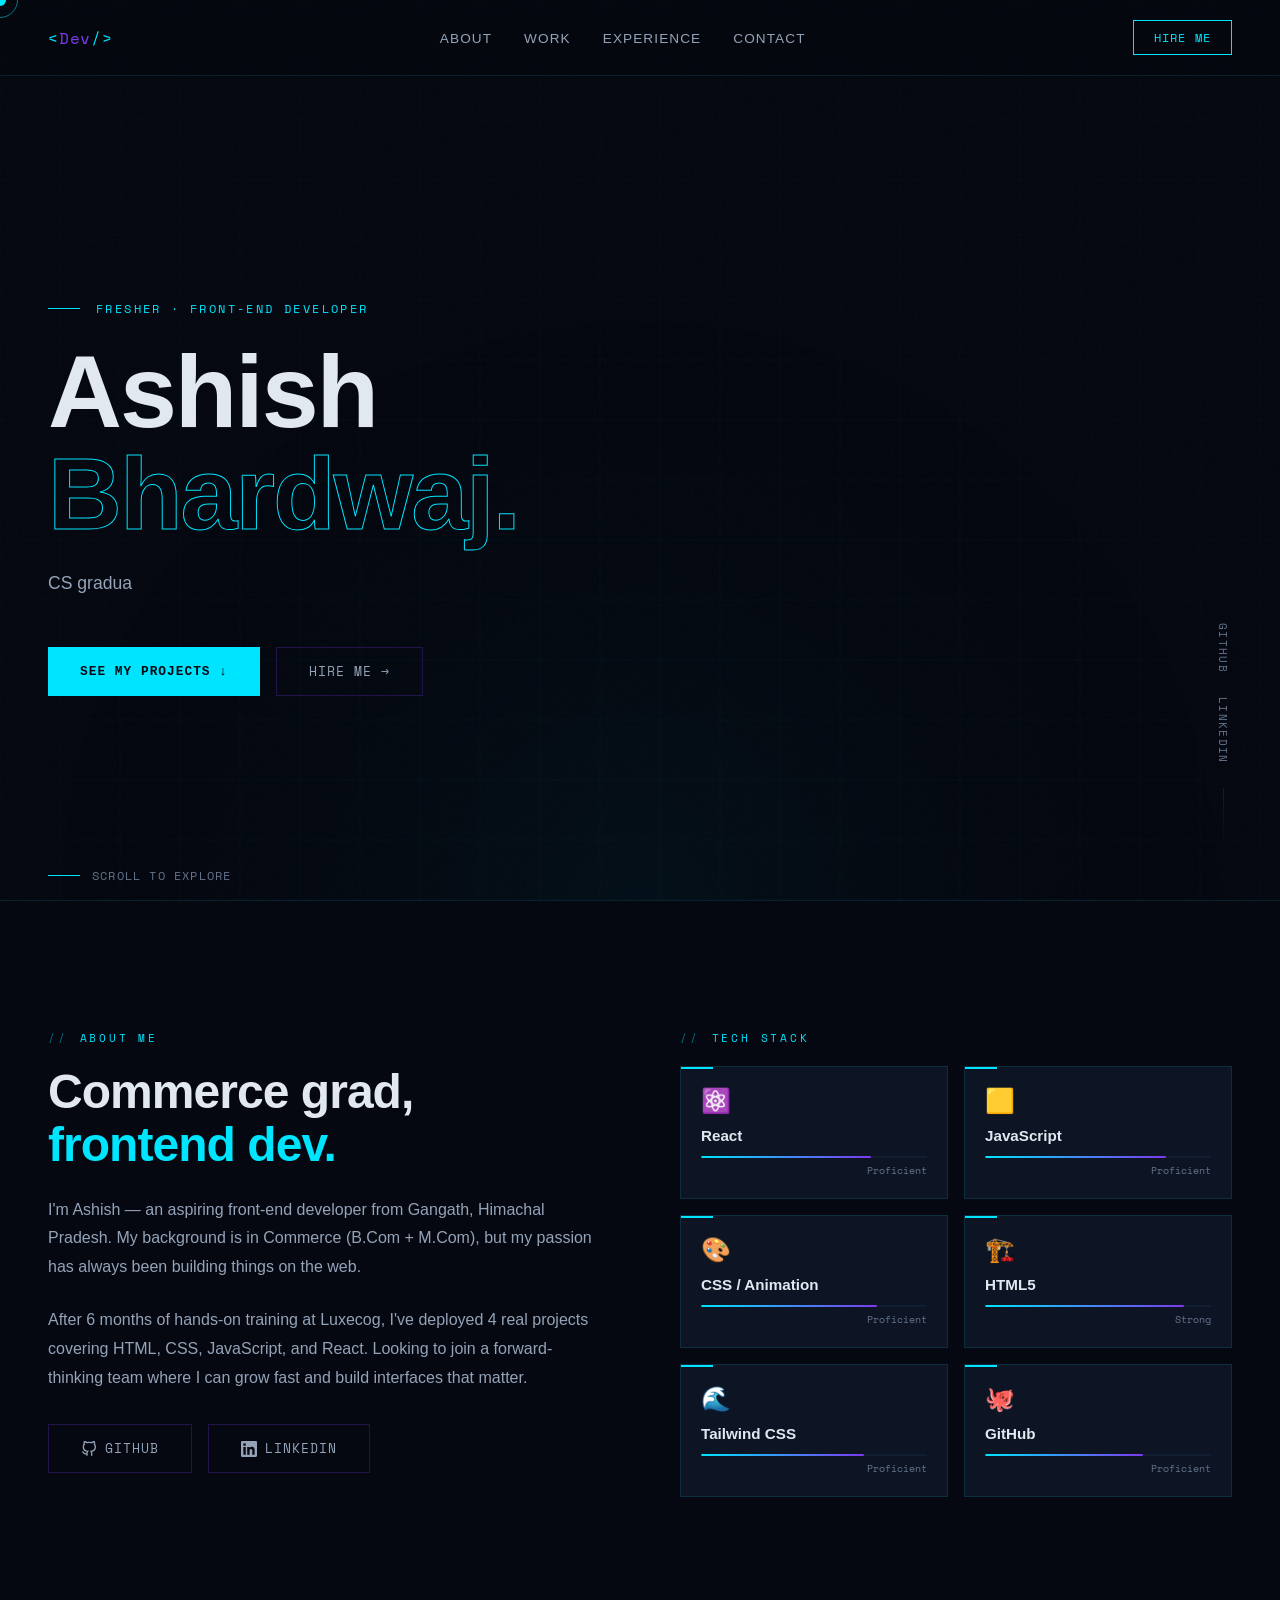
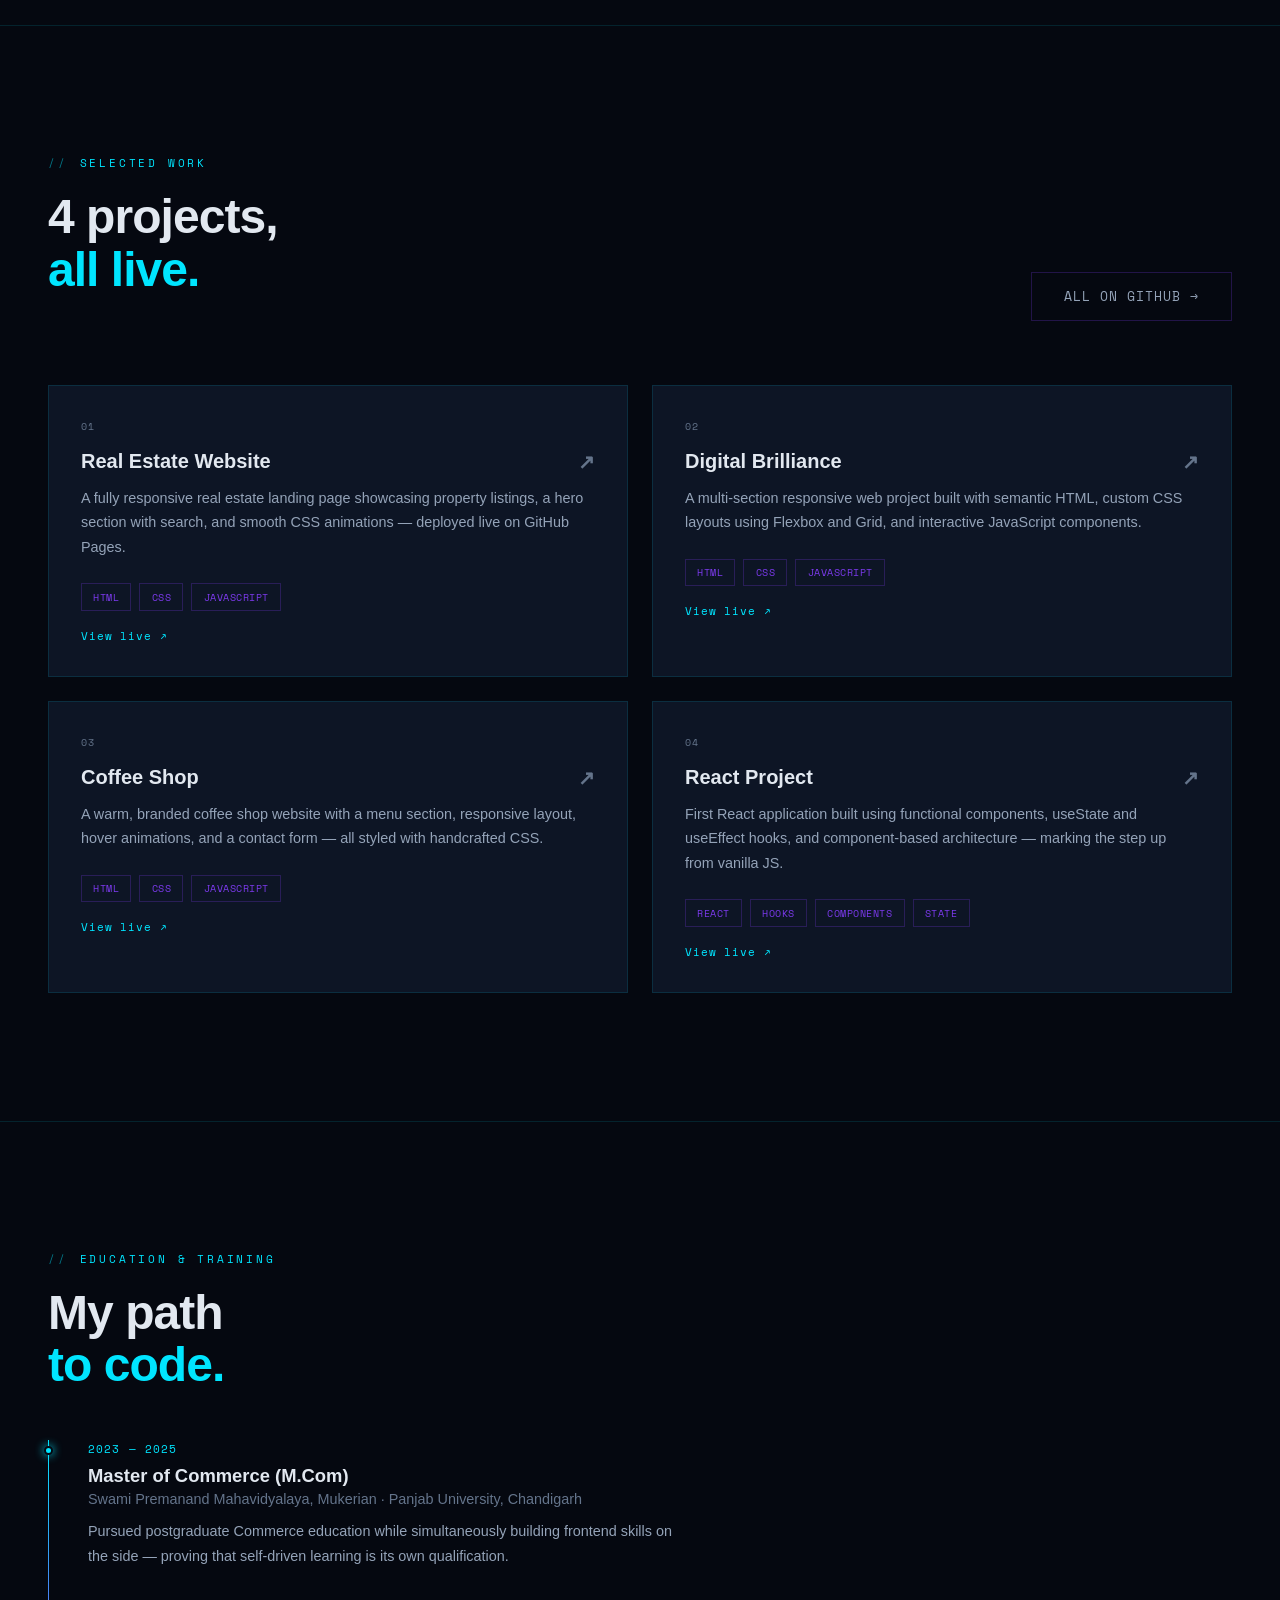
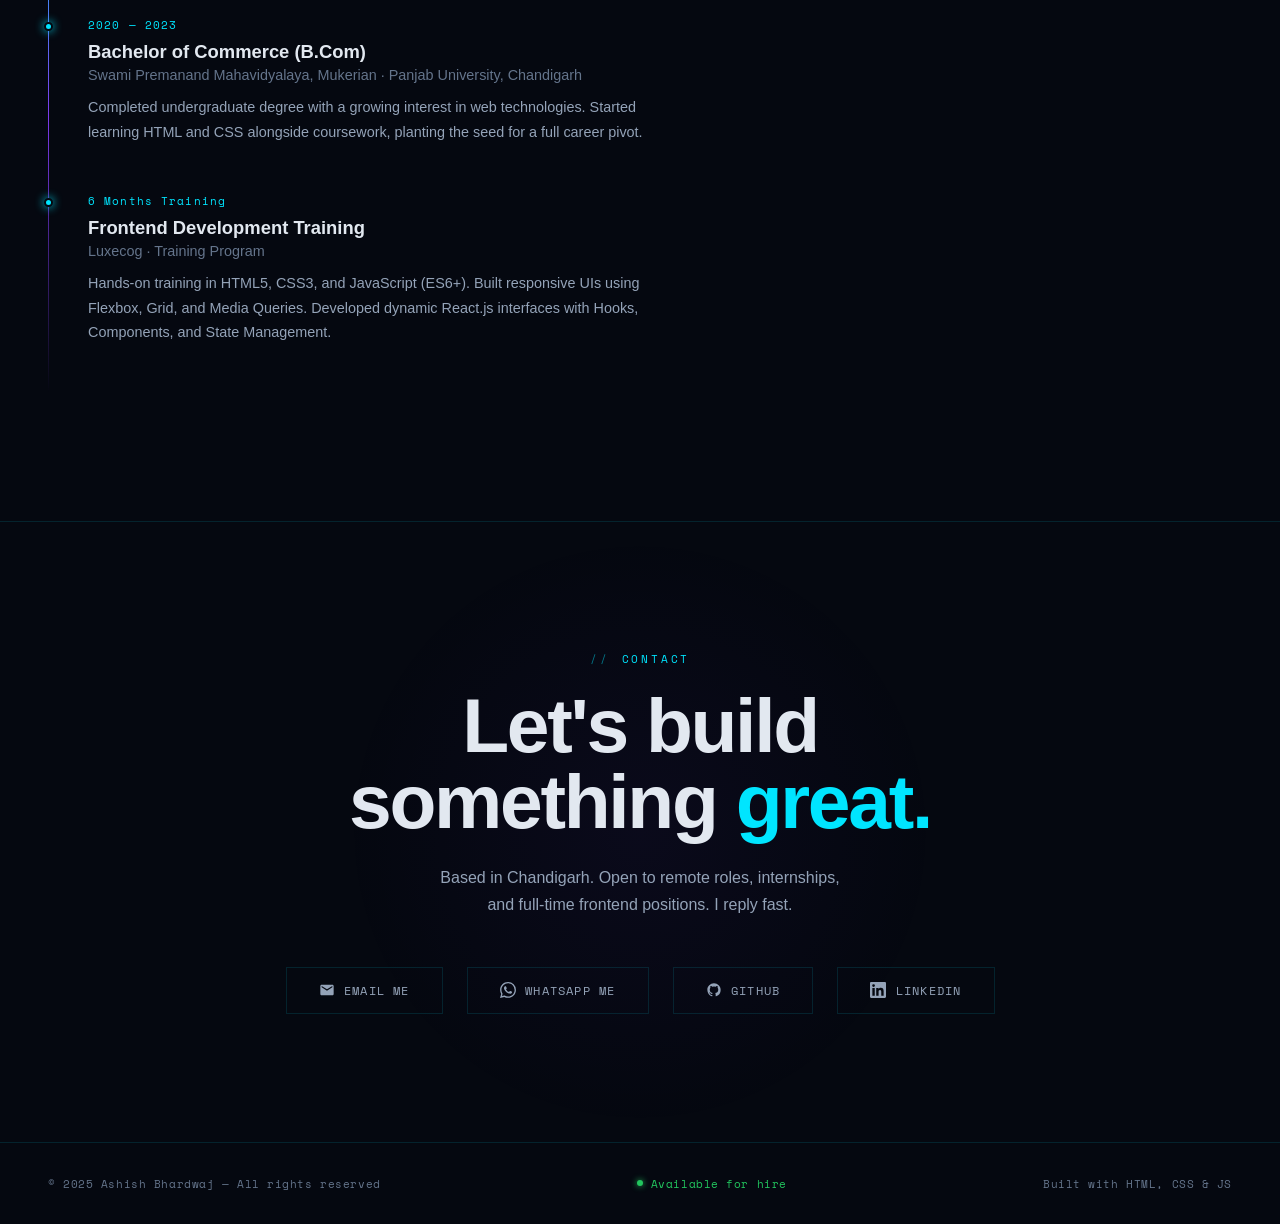
==== commit 4d6c22a1: "Update contact location from Gangath to Chandigarh" ====
--- a/index.html
+++ b/index.html
@@ -213,7 +213,7 @@
 <section class="contact" id="contact">
   <p class="section-label reveal" style="justify-content:center">Contact</p>
   <h2 class="contact-heading reveal">Let's build<br>something <span>great.</span></h2>
-  <p class="contact-sub reveal">Based in Gangath, Himachal Pradesh. Open to remote roles, internships, and full-time frontend positions. I reply fast.</p>
+  <p class="contact-sub reveal">Based in Chandigarh. Open to remote roles, internships, and full-time frontend positions. I reply fast.</p>
   <div class="contact-links reveal">
     <a href="mailto:ashishbhardwaj14022002@gmail.com?subject=Regarding%20Frontend%20Developer%20Position" class="contact-link">
       <svg viewBox="0 0 24 24"><path d="M20 4H4c-1.1 0-2 .9-2 2v12c0 1.1.9 2 2 2h16c1.1 0 2-.9 2-2V6c0-1.1-.9-2-2-2zm0 4l-8 5-8-5V6l8 5 8-5v2z"/></svg>
